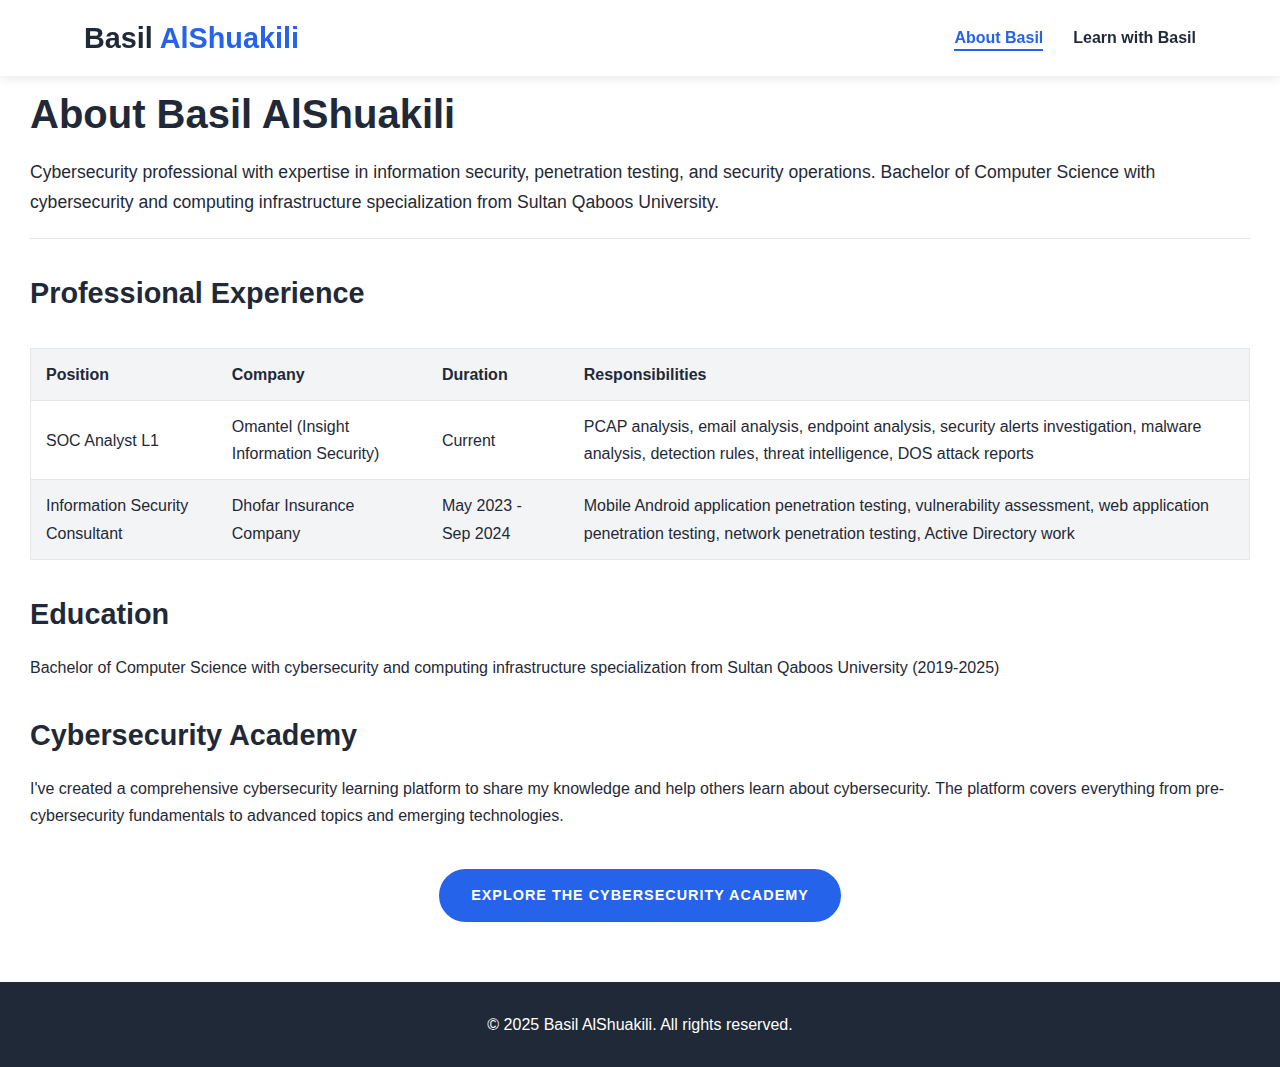
==== index.html @ e108faf7 "Add files via upload" ====
<!DOCTYPE html>
<html lang="en">
<head>
    <meta charset="UTF-8">
    <meta name="viewport" content="width=device-width, initial-scale=1.0">
    <title>Basil AlShuakili - Cybersecurity Professional</title>
    <link rel="stylesheet" href="css/style.css">
    <link rel="stylesheet" href="https://cdnjs.cloudflare.com/ajax/libs/font-awesome/6.0.0-beta3/css/all.min.css">
</head>
<body>
    <header>
        <div class="container">
            <div class="logo">
                <h1>Basil <span>AlShuakili</span></h1>
            </div>
            <nav>
                <ul class="menu">
                    <li><a href="index.html" class="active">About Basil</a></li>
                    <li><a href="learn.html">Learn with Basil</a></li>
                </ul>
                <div class="hamburger">
                    <span></span>
                    <span></span>
                    <span></span>
                </div>
            </nav>
        </div>
    </header>

    <div class="content-area" style="margin-left: 0; padding-top: 90px;">
        <div class="content-section active">
            <h1>About Basil AlShuakili</h1>
            
            <div class="content-intro">
                <p>Cybersecurity professional with expertise in information security, penetration testing, and security operations. Bachelor of Computer Science with cybersecurity and computing infrastructure specialization from Sultan Qaboos University.</p>
            </div>
            
            <div class="content-section-inner">
                <h2>Professional Experience</h2>
                
                <div class="table-container">
                    <table>
                        <thead>
                            <tr>
                                <th>Position</th>
                                <th>Company</th>
                                <th>Duration</th>
                                <th>Responsibilities</th>
                            </tr>
                        </thead>
                        <tbody>
                            <tr>
                                <td>SOC Analyst L1</td>
                                <td>Omantel (Insight Information Security)</td>
                                <td>Current</td>
                                <td>PCAP analysis, email analysis, endpoint analysis, security alerts investigation, malware analysis, detection rules, threat intelligence, DOS attack reports</td>
                            </tr>
                            <tr>
                                <td>Information Security Consultant</td>
                                <td>Dhofar Insurance Company</td>
                                <td>May 2023 - Sep 2024</td>
                                <td>Mobile Android application penetration testing, vulnerability assessment, web application penetration testing, network penetration testing, Active Directory work</td>
                            </tr>
                        </tbody>
                    </table>
                </div>
                
                <h2>Education</h2>
                <p>Bachelor of Computer Science with cybersecurity and computing infrastructure specialization from Sultan Qaboos University (2019-2025)</p>
                
                <h2>Cybersecurity Academy</h2>
                <p>I've created a comprehensive cybersecurity learning platform to share my knowledge and help others learn about cybersecurity. The platform covers everything from pre-cybersecurity fundamentals to advanced topics and emerging technologies.</p>
                
                <div class="cta-container">
                    <a href="learn.html" class="btn primary">Explore the Cybersecurity Academy</a>
                </div>
            </div>
        </div>
    </div>

    <footer>
        <div class="container">
            <p>&copy; 2025 Basil AlShuakili. All rights reserved.</p>
        </div>
    </footer>

    <script src="js/script.js"></script>
</body>
</html>
---- css/style.css ----
/* Base Styles */
:root {
    --primary-color: #2563eb;
    --secondary-color: #1e40af;
    --accent-color: #3b82f6;
    --text-color: #1f2937;
    --text-light: #6b7280;
    --background-color: #ffffff;
    --background-alt: #f3f4f6;
    --sidebar-bg: #f8fafc;
    --sidebar-hover: #e0e7ff;
    --sidebar-active: #dbeafe;
    --border-color: #e5e7eb;
    --success-color: #10b981;
    --info-color: #0ea5e9;
    --warning-color: #f59e0b;
    --danger-color: #ef4444;
    --shadow: 0 4px 6px rgba(0, 0, 0, 0.1);
    --transition: all 0.3s ease;
    --mobile-menu-bg: rgba(255, 255, 255, 0.95);
    --mobile-sidebar-bg: rgba(248, 250, 252, 0.98);
}

* {
    margin: 0;
    padding: 0;
    box-sizing: border-box;
}

html {
    scroll-behavior: smooth;
}

body {
    font-family: 'Segoe UI', Tahoma, Geneva, Verdana, sans-serif;
    line-height: 1.6;
    color: var(--text-color);
    background-color: var(--background-color);
}

.container {
    width: 90%;
    max-width: 1200px;
    margin: 0 auto;
    padding: 0 20px;
}

a {
    text-decoration: none;
    color: var(--primary-color);
    transition: var(--transition);
}

ul {
    list-style: none;
}

img {
    max-width: 100%;
    height: auto;
}

/* Header Styles */
header {
    position: fixed;
    top: 0;
    left: 0;
    width: 100%;
    background-color: rgba(255, 255, 255, 0.95);
    box-shadow: 0 2px 10px rgba(0, 0, 0, 0.1);
    z-index: 1000;
    padding: 15px 0;
    transition: var(--transition);
}

header .container {
    display: flex;
    justify-content: space-between;
    align-items: center;
}

.logo h1 {
    font-size: 1.8rem;
    font-weight: 700;
}

.logo span {
    color: var(--primary-color);
}

nav {
    display: flex;
    align-items: center;
}

.menu {
    display: flex;
}

.menu li {
    margin-left: 30px;
}

.menu a {
    color: var(--text-color);
    font-weight: 600;
    position: relative;
    padding: 5px 0;
}

.menu a:hover, .menu a.active {
    color: var(--primary-color);
}

.menu a::after {
    content: '';
    position: absolute;
    bottom: 0;
    left: 0;
    width: 0;
    height: 2px;
    background-color: var(--primary-color);
    transition: var(--transition);
}

.menu a:hover::after, .menu a.active::after {
    width: 100%;
}

.hamburger {
    display: none;
    flex-direction: column;
    cursor: pointer;
    z-index: 1010;
}

.hamburger span {
    display: block;
    width: 25px;
    height: 3px;
    background-color: var(--text-color);
    margin: 3px 0;
    transition: var(--transition);
}

/* Academy Container */
.academy-container {
    display: flex;
    margin-top: 70px;
    min-height: calc(100vh - 70px - 80px); /* Viewport height minus header and footer */
}

/* Sidebar Styles */
.sidebar {
    width: 300px;
    background-color: var(--sidebar-bg);
    border-right: 1px solid var(--border-color);
    height: calc(100vh - 70px);
    position: fixed;
    overflow-y: auto;
    transition: var(--transition);
    padding-bottom: 20px;
    z-index: 990;
}

.sidebar-content {
    padding: 0 10px;
}

.search-box {
    padding: 15px;
    position: sticky;
    top: 0;
    background-color: var(--sidebar-bg);
    z-index: 10;
    display: flex;
    border-bottom: 1px solid var(--border-color);
}

.search-box input {
    flex: 1;
    padding: 10px 15px;
    border: 1px solid var(--border-color);
    border-radius: 30px;
    font-size: 0.9rem;
    outline: none;
    transition: var(--transition);
}

.search-box input:focus {
    border-color: var(--primary-color);
    box-shadow: 0 0 0 2px rgba(37, 99, 235, 0.2);
}

.search-box button {
    background-color: var(--primary-color);
    color: white;
    border: none;
    width: 40px;
    height: 40px;
    border-radius: 50%;
    margin-left: 10px;
    cursor: pointer;
    transition: var(--transition);
    display: flex;
    align-items: center;
    justify-content: center;
}

.search-box button:hover {
    background-color: var(--secondary-color);
}

/* Category Styles */
.main-categories > li {
    margin-bottom: 5px;
}

.category-header, 
.subcategory-header, 
.topic-header {
    display: flex;
    align-items: center;
    padding: 10px;
    cursor: pointer;
    border-radius: 5px;
    transition: var(--transition);
}

.category-header {
    background-color: var(--background-alt);
    font-weight: 600;
    font-size: 1.1rem;
}

.subcategory-header {
    font-weight: 500;
    font-size: 1rem;
}

.topic-header {
    font-size: 0.95rem;
}

.category-header:hover, 
.subcategory-header:hover, 
.topic-header:hover {
    background-color: var(--sidebar-hover);
}

.toggle-icon {
    margin-right: 10px;
    width: 20px;
    height: 20px;
    display: flex;
    align-items: center;
    justify-content: center;
    font-size: 0.8rem;
    transition: var(--transition);
}

.toggle-icon.active i {
    transform: rotate(45deg);
}

.category-name, 
.subcategory-name, 
.topic-name {
    flex: 1;
}

.subcategories, 
.topics, 
.subtopics {
    max-height: 0;
    overflow: hidden;
    transition: max-height 0.3s ease;
}

.subcategories.active, 
.topics.active, 
.subtopics.active {
    max-height: 2000px;
}

.subcategories {
    padding-left: 15px;
}

.topics {
    padding-left: 15px;
}

.subtopics {
    padding-left: 30px;
}

.subtopics li {
    padding: 8px 0 8px 20px;
    position: relative;
}

.subtopics li::before {
    content: '';
    position: absolute;
    left: 0;
    top: 16px;
    width: 6px;
    height: 6px;
    border-radius: 50%;
    background-color: var(--primary-color);
}

.subtopics a {
    color: var(--text-color);
    font-size: 0.9rem;
    transition: var(--transition);
}

.subtopics a:hover {
    color: var(--primary-color);
}

.subtopics a.active {
    color: var(--primary-color);
    font-weight: 600;
}

/* Search highlight */
.search-highlight {
    background-color: rgba(59, 130, 246, 0.1);
    border-radius: 3px;
    padding: 2px 0;
}

/* Content Area */
.content-area {
    flex: 1;
    margin-left: 300px;
    padding: 20px 30px;
}

#breadcrumbs {
    display: flex;
    flex-wrap: wrap;
    margin-bottom: 20px;
    font-size: 0.9rem;
    color: var(--text-light);
}

.breadcrumb-item {
    position: relative;
    padding-right: 25px;
    margin-bottom: 5px;
}

.breadcrumb-item:not(:last-child)::after {
    content: '>';
    position: absolute;
    right: 10px;
    top: 0;
}

.breadcrumb-item:last-child {
    color: var(--primary-color);
    font-weight: 600;
}

/* Content Sections */
.content-section {
    display: none;
}

.content-section.active {
    display: block;
}

.content-section h1 {
    font-size: 2.5rem;
    margin-bottom: 20px;
    color: var(--text-color);
    line-height: 1.2;
}

.content-section h2 {
    font-size: 1.8rem;
    margin: 30px 0 15px;
    color: var(--text-color);
}

.content-section h3 {
    font-size: 1.4rem;
    margin: 25px 0 15px;
    color: var(--text-color);
}

.content-meta {
    display: flex;
    flex-wrap: wrap;
    margin-bottom: 20px;
    color: var(--text-light);
    font-size: 0.9rem;
}

.meta-item {
    margin-right: 20px;
    margin-bottom: 10px;
    display: flex;
    align-items: center;
}

.meta-item i {
    margin-right: 5px;
}

.content-intro {
    font-size: 1.1rem;
    line-height: 1.7;
    margin-bottom: 30px;
    padding-bottom: 20px;
    border-bottom: 1px solid var(--border-color);
}

.content-section-inner {
    font-size: 1rem;
    line-height: 1.7;
}

.content-section-inner p {
    margin-bottom: 20px;
}

.content-section-inner ul, 
.content-section-inner ol {
    margin-bottom: 20px;
    padding-left: 20px;
}

.content-section-inner ul li, 
.content-section-inner ol li {
    margin-bottom: 10px;
    position: relative;
    padding-left: 5px;
}

.content-section-inner ul {
    list-style-type: disc;
}

.content-section-inner ol {
    list-style-type: decimal;
}

/* Image Container */
.image-container {
    margin: 30px 0;
    text-align: center;
}

.content-image {
    max-width: 100%;
    border-radius: 5px;
    box-shadow: var(--shadow);
}

.image-caption {
    margin-top: 10px;
    font-size: 0.9rem;
    color: var(--text-light);
    font-style: italic;
}

/* Tables */
.table-container {
    margin: 30px 0;
    overflow-x: auto;
}

table {
    width: 100%;
    border-collapse: collapse;
    border: 1px solid var(--border-color);
}

th, td {
    padding: 12px 15px;
    text-align: left;
    border-bottom: 1px solid var(--border-color);
}

th {
    background-color: var(--background-alt);
    font-weight: 600;
}

tr:nth-child(even) {
    background-color: var(--background-alt);
}

/* Info Box */
.info-box {
    background-color: #e0f2fe;
    border-left: 4px solid var(--info-color);
    padding: 20px;
    margin: 30px 0;
    border-radius: 5px;
}

.info-box h3 {
    color: var(--info-color);
    margin-top: 0;
    margin-bottom: 10px;
}

/* Next Steps */
.next-steps {
    margin-top: 40px;
    padding: 20px;
    background-color: var(--background-alt);
    border-radius: 5px;
}

.next-steps h3 {
    margin-top: 0;
}

.next-steps ul {
    margin-bottom: 0;
}

/* Welcome Content */
.features-grid {
    display: grid;
    grid-template-columns: repeat(auto-fit, minmax(250px, 1fr));
    gap: 30px;
    margin: 40px 0;
}

.feature-card {
    background-color: var(--background-alt);
    padding: 30px;
    border-radius: 10px;
    text-align: center;
    transition: var(--transition);
    box-shadow: var(--shadow);
}

.feature-card:hover {
    transform: translateY(-5px);
}

.feature-icon {
    width: 70px;
    height: 70px;
    background-color: var(--primary-color);
    color: white;
    border-radius: 50%;
    display: flex;
    align-items: center;
    justify-content: center;
    font-size: 1.8rem;
    margin: 0 auto 20px;
}

.feature-card h3 {
    margin-bottom: 15px;
}

.cta-container {
    text-align: center;
    margin: 40px 0;
}

.btn {
    display: inline-block;
    padding: 12px 30px;
    border-radius: 30px;
    font-weight: 600;
    text-transform: uppercase;
    letter-spacing: 1px;
    transition: var(--transition);
    cursor: pointer;
    font-size: 0.9rem;
}

.btn.primary {
    background-color: var(--primary-color);
    color: white;
    border: 2px solid var(--primary-color);
}

.btn.secondary {
    background-color: transparent;
    color: var(--primary-color);
    border: 2px solid var(--primary-color);
}

.btn.primary:hover {
    background-color: var(--secondary-color);
    border-color: var(--secondary-color);
    transform: translateY(-3px);
    box-shadow: var(--shadow);
}

.btn.secondary:hover {
    background-color: var(--primary-color);
    color: white;
    transform: translateY(-3px);
    box-shadow: var(--shadow);
}

/* Placeholder Content */
.placeholder-message {
    text-align: center;
    padding: 50px 20px;
    background-color: var(--background-alt);
    border-radius: 10px;
    margin: 30px 0;
}

.placeholder-icon {
    font-size: 3rem;
    color: var(--primary-color);
    margin-bottom: 20px;
}

/* Template */
.template {
    display: none;
}

/* Footer */
footer {
    background-color: var(--text-color);
    color: white;
    padding: 30px 0;
    text-align: center;
}

/* Sidebar Toggle Button for Mobile */
.sidebar-toggle {
    position: fixed;
    bottom: 20px;
    right: 20px;
    width: 50px;
    height: 50px;
    background-color: var(--primary-color);
    color: white;
    border-radius: 50%;
    display: none;
    align-items: center;
    justify-content: center;
    font-size: 1.5rem;
    cursor: pointer;
    box-shadow: var(--shadow);
    z-index: 1000;
}

/* Responsive Styles */
@media screen and (max-width: 992px) {
    .sidebar {
        width: 280px;
        transform: translateX(-280px);
        background-color: var(--mobile-sidebar-bg);
        box-shadow: 2px 0 10px rgba(0, 0, 0, 0.1);
        z-index: 995;
    }
    
    .sidebar.active {
        transform: translateX(0);
    }
    
    .content-area {
        margin-left: 0;
        width: 100%;
    }
    
    .hamburger {
        display: flex;
    }
    
    .menu {
        position: fixed;
        top: 70px;
        left: -100%;
        width: 100%;
        height: calc(100vh - 70px);
        background-color: var(--mobile-menu-bg);
        flex-direction: column;
        align-items: center;
        justify-content: center;
        transition: var(--transition);
        z-index: 990;
    }
    
    .menu.active {
        left: 0;
    }
    
    .menu li {
        margin: 20px 0;
    }
    
    .hamburger.active span:nth-child(1) {
        transform: rotate(45deg) translate(5px, 6px);
    }
    
    .hamburger.active span:nth-child(2) {
        opacity: 0;
    }
    
    .hamburger.active span:nth-child(3) {
        transform: rotate(-45deg) translate(5px, -6px);
    }
    
    .content-section h1 {
        font-size: 2rem;
    }
    
    .content-section h2 {
        font-size: 1.5rem;
    }
    
    .content-section h3 {
        font-size: 1.2rem;
    }
    
    .sidebar-toggle {
        display: flex;
    }
}

@media screen and (max-width: 768px) {
    .features-grid {
        grid-template-columns: 1fr;
    }
    
    .content-meta {
        flex-direction: column;
    }
    
    .meta-item {
        margin-bottom: 10px;
    }
    
    .content-area {
        padding: 15px;
    }
    
    .content-section h1 {
        font-size: 1.8rem;
    }
    
    .content-intro {
        font-size: 1rem;
    }
    
    .btn {
        padding: 10px 20px;
        font-size: 0.85rem;
    }
}

@media screen and (max-width: 480px) {
    .logo h1 {
        font-size: 1.5rem;
    }
    
    .container {
        width: 95%;
        padding: 0 10px;
    }
    
    .content-section h1 {
        font-size: 1.6rem;
    }
    
    .content-section h2 {
        font-size: 1.3rem;
    }
    
    .content-section h3 {
        font-size: 1.1rem;
    }
    
    .feature-card {
        padding: 20px;
    }
    
    .feature-icon {
        width: 60px;
        height: 60px;
        font-size: 1.5rem;
    }
    
    .sidebar {
        width: 260px;
        transform: translateX(-260px);
    }
}

/* Touch-friendly improvements */
@media (hover: none) {
    .category-header, 
    .subcategory-header, 
    .topic-header,
    .subtopics a,
    .btn,
    .menu a {
        padding: 12px 10px;  /* Larger touch targets */
    }
    
    .subtopics li {
        padding: 0 0 0 20px;
    }
    
    .toggle-icon {
        width: 24px;
        height: 24px;
    }
    
    .search-box input {
        height: 44px;
    }
    
    .search-box button {
        width: 44px;
        height: 44px;
    }
}

/* Dark mode support (optional) */
@media (prefers-color-scheme: dark) {
    :root {
        --text-color: #e5e7eb;
        --text-light: #9ca3af;
        --background-color: #111827;
        --background-alt: #1f2937;
        --sidebar-bg: #0f172a;
        --sidebar-hover: #1e293b;
        --sidebar-active: #1e40af;
        --border-color: #374151;
        --mobile-menu-bg: rgba(17, 24, 39, 0.95);
        --mobile-sidebar-bg: rgba(15, 23, 42, 0.98);
    }
    
    .info-box {
        background-color: #1e3a8a;
        border-left-color: #3b82f6;
    }
    
    .info-box h3 {
        color: #93c5fd;
    }
    
    header {
        background-color: rgba(17, 24, 39, 0.95);
    }
    
    .hamburger span {
        background-color: var(--text-color);
    }
    
    .search-box input {
        background-color: var(--background-alt);
        color: var(--text-color);
    }
    
    table {
        border-color: var(--border-color);
    }
    
    th, td {
        border-color: var(--border-color);
    }
}
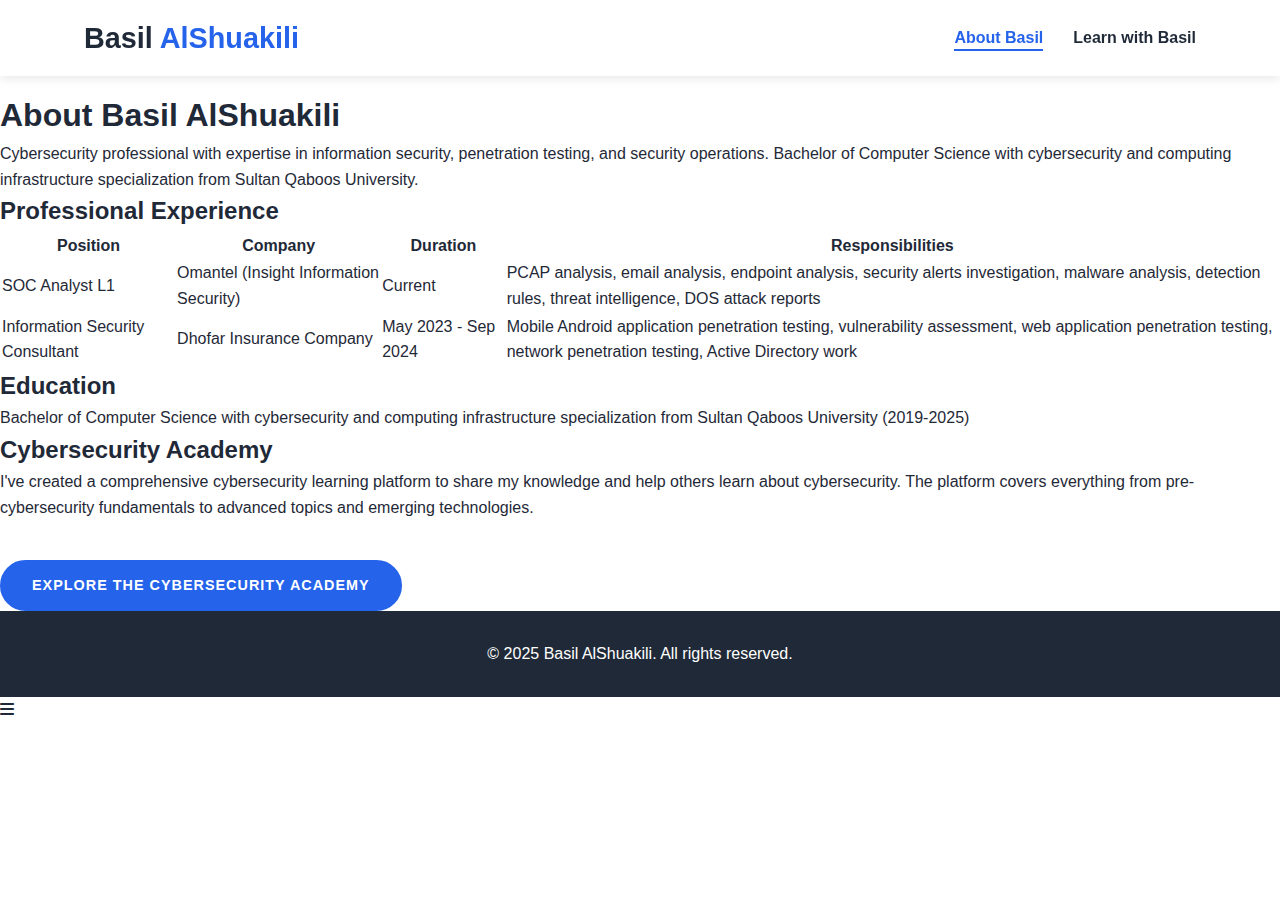
==== commit 9eae29e6: "Update index.html" ====
--- a/index.html
+++ b/index.html
@@ -4,7 +4,7 @@
     <meta charset="UTF-8">
     <meta name="viewport" content="width=device-width, initial-scale=1.0">
     <title>Basil AlShuakili - Cybersecurity Professional</title>
-    <link rel="stylesheet" href="css/style.css">
+    <link rel="stylesheet" href="style.css">
     <link rel="stylesheet" href="https://cdnjs.cloudflare.com/ajax/libs/font-awesome/6.0.0-beta3/css/all.min.css">
 </head>
 <body>
--- a/style.css
+++ b/style.css
@@ -0,0 +1,755 @@
+/* Base Styles */
+:root {
+    --primary-color: #2563eb;
+    --secondary-color: #1e40af;
+    --accent-color: #3b82f6;
+    --text-color: #1f2937;
+    --text-light: #6b7280;
+    --background-color: #ffffff;
+    --background-alt: #f3f4f6;
+    --border-color: #e5e7eb;
+    --success-color: #10b981;
+    --timeline-color: #dbeafe;
+    --shadow: 0 4px 6px rgba(0, 0, 0, 0.1);
+    --transition: all 0.3s ease;
+}
+
+* {
+    margin: 0;
+    padding: 0;
+    box-sizing: border-box;
+}
+
+html {
+    scroll-behavior: smooth;
+}
+
+body {
+    font-family: 'Segoe UI', Tahoma, Geneva, Verdana, sans-serif;
+    line-height: 1.6;
+    color: var(--text-color);
+    background-color: var(--background-color);
+}
+
+.container {
+    width: 90%;
+    max-width: 1200px;
+    margin: 0 auto;
+    padding: 0 20px;
+}
+
+a {
+    text-decoration: none;
+    color: var(--primary-color);
+    transition: var(--transition);
+}
+
+ul {
+    list-style: none;
+}
+
+img {
+    max-width: 100%;
+    height: auto;
+    display: block;
+}
+
+section {
+    padding: 80px 0;
+}
+
+.section-header {
+    text-align: center;
+    margin-bottom: 50px;
+}
+
+.section-header h2 {
+    font-size: 2.5rem;
+    margin-bottom: 15px;
+    color: var(--primary-color);
+}
+
+.underline {
+    height: 4px;
+    width: 70px;
+    background: var(--accent-color);
+    margin: 0 auto;
+    border-radius: 2px;
+}
+
+.btn {
+    display: inline-block;
+    padding: 12px 30px;
+    border-radius: 30px;
+    font-weight: 600;
+    text-transform: uppercase;
+    letter-spacing: 1px;
+    transition: var(--transition);
+    cursor: pointer;
+    font-size: 0.9rem;
+}
+
+.btn.primary {
+    background-color: var(--primary-color);
+    color: white;
+    border: 2px solid var(--primary-color);
+}
+
+.btn.secondary {
+    background-color: transparent;
+    color: var(--primary-color);
+    border: 2px solid var(--primary-color);
+}
+
+.btn.primary:hover {
+    background-color: var(--secondary-color);
+    border-color: var(--secondary-color);
+    transform: translateY(-3px);
+    box-shadow: var(--shadow);
+}
+
+.btn.secondary:hover {
+    background-color: var(--primary-color);
+    color: white;
+    transform: translateY(-3px);
+    box-shadow: var(--shadow);
+}
+
+/* Header Styles */
+header {
+    position: fixed;
+    top: 0;
+    left: 0;
+    width: 100%;
+    background-color: rgba(255, 255, 255, 0.95);
+    box-shadow: 0 2px 10px rgba(0, 0, 0, 0.1);
+    z-index: 1000;
+    padding: 15px 0;
+    transition: var(--transition);
+}
+
+header .container {
+    display: flex;
+    justify-content: space-between;
+    align-items: center;
+}
+
+.logo h1 {
+    font-size: 1.8rem;
+    font-weight: 700;
+}
+
+.logo span {
+    color: var(--primary-color);
+}
+
+nav {
+    display: flex;
+    align-items: center;
+}
+
+.menu {
+    display: flex;
+}
+
+.menu li {
+    margin-left: 30px;
+}
+
+.menu a {
+    color: var(--text-color);
+    font-weight: 600;
+    position: relative;
+    padding: 5px 0;
+}
+
+.menu a:hover, .menu a.active {
+    color: var(--primary-color);
+}
+
+.menu a::after {
+    content: '';
+    position: absolute;
+    bottom: 0;
+    left: 0;
+    width: 0;
+    height: 2px;
+    background-color: var(--primary-color);
+    transition: var(--transition);
+}
+
+.menu a:hover::after, .menu a.active::after {
+    width: 100%;
+}
+
+.hamburger {
+    display: none;
+    flex-direction: column;
+    cursor: pointer;
+}
+
+.hamburger span {
+    display: block;
+    width: 25px;
+    height: 3px;
+    background-color: var(--text-color);
+    margin: 3px 0;
+    transition: var(--transition);
+}
+
+/* Hero Section */
+.hero {
+    padding: 180px 0 100px;
+    background: linear-gradient(135deg, #f0f9ff 0%, #e0f2fe 100%);
+}
+
+.hero-content {
+    display: flex;
+    align-items: center;
+    justify-content: space-between;
+}
+
+.hero-text {
+    flex: 1;
+    padding-right: 40px;
+}
+
+.hero-text h1 {
+    font-size: 3.5rem;
+    margin-bottom: 10px;
+    color: var(--text-color);
+}
+
+.hero-text h2 {
+    font-size: 2rem;
+    margin-bottom: 20px;
+    color: var(--primary-color);
+}
+
+.hero-text p {
+    font-size: 1.2rem;
+    margin-bottom: 30px;
+    color: var(--text-light);
+}
+
+.cta-buttons {
+    display: flex;
+    gap: 15px;
+}
+
+.hero-image {
+    flex: 1;
+    display: flex;
+    justify-content: center;
+    align-items: center;
+}
+
+/* Updated Profile Image for 380x373 */
+.profile-image {
+    width: 380px;              /* Matches new image width */
+    height: 373px;            /* Matches new image height */
+    border-radius: 50%;
+    overflow: hidden;
+    border: 5px solid white;
+    box-shadow: var(--shadow);
+    animation: float 6s ease-in-out infinite;
+    background: transparent;  /* Preserves PNG transparency */
+}
+
+.profile-image img {
+    width: 100%;
+    height: 100%;
+    object-fit: contain;      /* Shows full image without cropping */
+    background: transparent;  /* Maintains no background */
+}
+
+@keyframes float {
+    0% {
+        transform: translateY(0px);
+    }
+    50% {
+        transform: translateY(-15px);
+    }
+    100% {
+        transform: translateY(0px);
+    }
+}
+
+/* About Section */
+.about {
+    background-color: var(--background-color);
+}
+
+.about-content {
+    display: flex;
+    flex-wrap: wrap;
+    gap: 40px;
+}
+
+.about-text {
+    flex: 2;
+}
+
+.about-text p {
+    margin-bottom: 20px;
+    font-size: 1.1rem;
+}
+
+.about-stats {
+    flex: 1;
+    display: flex;
+    flex-wrap: wrap;
+    gap: 20px;
+}
+
+.stat-item {
+    background-color: var(--background-alt);
+    padding: 20px;
+    border-radius: 10px;
+    text-align: center;
+    flex: 1;
+    min-width: 120px;
+    box-shadow: var(--shadow);
+    transition: var(--transition);
+}
+
+.stat-item:hover {
+    transform: translateY(-5px);
+}
+
+.stat-number {
+    font-size: 2.5rem;
+    font-weight: 700;
+    color: var(--primary-color);
+    margin-bottom: 5px;
+}
+
+.stat-title {
+    font-size: 0.9rem;
+    color: var(--text-light);
+}
+
+/* Timeline Styles */
+.timeline {
+    position: relative;
+    max-width: 1000px;
+    margin: 0 auto;
+}
+
+.timeline::after {
+    content: '';
+    position: absolute;
+    width: 4px;
+    background-color: var(--timeline-color);
+    top: 0;
+    bottom: 0;
+    left: 50%;
+    margin-left: -2px;
+}
+
+.timeline-item {
+    padding: 10px 40px;
+    position: relative;
+    width: 50%;
+    box-sizing: border-box;
+    margin-bottom: 30px;
+}
+
+.timeline-item:nth-child(odd) {
+    left: 0;
+}
+
+.timeline-item:nth-child(even) {
+    left: 50%;
+}
+
+.timeline-icon {
+    position: absolute;
+    width: 40px;
+    height: 40px;
+    border-radius: 50%;
+    background-color: var(--primary-color);
+    top: 15px;
+    z-index: 1;
+    display: flex;
+    align-items: center;
+    justify-content: center;
+    color: white;
+    box-shadow: var(--shadow);
+}
+
+.timeline-item:nth-child(odd) .timeline-icon {
+    right: -20px;
+}
+
+.timeline-item:nth-child(even) .timeline-icon {
+    left: -20px;
+}
+
+.timeline-content {
+    padding: 20px;
+    background-color: white;
+    border-radius: 10px;
+    box-shadow: var(--shadow);
+    transition: var(--transition);
+}
+
+.timeline-content:hover {
+    transform: translateY(-5px);
+}
+
+.timeline-content h3 {
+    font-size: 1.3rem;
+    margin-bottom: 5px;
+    color: var(--primary-color);
+}
+
+.timeline-content h4 {
+    font-size: 1.1rem;
+    margin-bottom: 10px;
+    color: var(--text-color);
+}
+
+.timeline-date {
+    font-style: italic;
+    color: var(--text-light);
+    margin-bottom: 10px;
+}
+
+.timeline-content ul {
+    margin-top: 15px;
+    padding-left: 20px;
+}
+
+.timeline-content ul li {
+    margin-bottom: 8px;
+    position: relative;
+    padding-left: 15px;
+}
+
+.timeline-content ul li::before {
+    content: '';
+    position: absolute;
+    left: 0;
+    top: 10px;
+    width: 6px;
+    height: 6px;
+    border-radius: 50%;
+    background-color: var(--primary-color);
+}
+
+/* Skills Section */
+.skills {
+    background-color: var(--background-alt);
+}
+
+.skills-container {
+    display: flex;
+    flex-wrap: wrap;
+    gap: 30px;
+}
+
+.skill-category {
+    flex: 1;
+    min-width: 300px;
+}
+
+.skill-category h3 {
+    font-size: 1.3rem;
+    margin-bottom: 20px;
+    color: var(--primary-color);
+    text-align: center;
+}
+
+.skill-items {
+    background-color: white;
+    padding: 25px;
+    border-radius: 10px;
+    box-shadow: var(--shadow);
+}
+
+.skill-item {
+    margin-bottom: 20px;
+}
+
+.skill-item:last-child {
+    margin-bottom: 0;
+}
+
+.skill-item span {
+    display: block;
+    margin-bottom: 8px;
+    font-weight: 600;
+}
+
+.skill-bar {
+    height: 10px;
+    background-color: var(--background-alt);
+    border-radius: 5px;
+    overflow: hidden;
+}
+
+.skill-level {
+    height: 100%;
+    background-color: var(--primary-color);
+    border-radius: 5px;
+    transition: width 1.5s ease-in-out;
+}
+
+/* Contact Section */
+.contact {
+    background-color: var(--background-color);
+}
+
+.contact-content {
+    display: flex;
+    flex-direction: column;
+    align-items: center;
+    gap: 30px;
+}
+
+.contact-info {
+    display: flex;
+    flex-wrap: wrap;
+    justify-content: center;
+    gap: 30px;
+}
+
+.contact-item {
+    display: flex;
+    align-items: center;
+    gap: 10px;
+    padding: 15px 25px;
+    background-color: var(--background-alt);
+    border-radius: 30px;
+    box-shadow: var(--shadow);
+    transition: var(--transition);
+}
+
+.contact-item:hover {
+    transform: translateY(-5px);
+    background-color: var(--primary-color);
+    color: white;
+}
+
+.contact-item i {
+    font-size: 1.2rem;
+    color: var(--primary-color);
+}
+
+.contact-item:hover i {
+    color: white;
+}
+
+.social-links {
+    display: flex;
+    gap: 20px;
+    margin-top: 20px;
+}
+
+.social-link {
+    display: flex;
+    align-items: center;
+    justify-content: center;
+    width: 50px;
+    height: 50px;
+    border-radius: 50%;
+    background-color: var(--background-alt);
+    color: var(--primary-color);
+    font-size: 1.5rem;
+    transition: var(--transition);
+    box-shadow: var(--shadow);
+}
+
+.social-link:hover {
+    background-color: var(--primary-color);
+    color: white;
+    transform: translateY(-5px);
+}
+
+/* Footer */
+footer {
+    background-color: var(--text-color);
+    color: white;
+    padding: 30px 0;
+    text-align: center;
+}
+
+/* Learn Page Styles */
+.learn-hero {
+    padding: 180px 0 100px;
+    background: linear-gradient(135deg, #f0f9ff 0%, #e0f2fe 100%);
+}
+
+.learn-content {
+    text-align: center;
+    max-width: 800px;
+    margin: 0 auto;
+}
+
+.coming-soon {
+    font-size: 2rem;
+    font-weight: 700;
+    color: var(--primary-color);
+    margin-bottom: 20px;
+}
+
+.placeholder-content {
+    display: flex;
+    flex-wrap: wrap;
+    justify-content: center;
+    gap: 30px;
+    margin: 50px 0;
+}
+
+.placeholder-item {
+    flex: 1;
+    min-width: 200px;
+    max-width: 250px;
+    padding: 30px 20px;
+    background-color: white;
+    border-radius: 10px;
+    box-shadow: var(--shadow);
+    transition: var(--transition);
+}
+
+.placeholder-item:hover {
+    transform: translateY(-10px);
+}
+
+.placeholder-icon {
+    width: 70px;
+    height: 70px;
+    border-radius: 50%;
+    background-color: var(--background-alt);
+    display: flex;
+    align-items: center;
+    justify-content: center;
+    margin: 0 auto 20px;
+}
+
+.placeholder-icon i {
+    font-size: 2rem;
+    color: var(--primary-color);
+}
+
+.placeholder-item h3 {
+    margin-bottom: 15px;
+    color: var(--primary-color);
+}
+
+.cta-container {
+    margin-top: 40px;
+}
+
+/* Responsive Styles - Updated for 380x373 */
+@media screen and (max-width: 992px) {
+    .hero-content {
+        flex-direction: column-reverse;
+        text-align: center;
+    }
+    
+    .hero-text {
+        padding-right: 0;
+        margin-top: 40px;
+    }
+    
+    .cta-buttons {
+        justify-content: center;
+    }
+    
+    .about-content {
+        flex-direction: column;
+    }
+    
+    .timeline::after {
+        left: 31px;
+    }
+    
+    .timeline-item {
+        width: 100%;
+        padding-left: 70px;
+        padding-right: 25px;
+    }
+    
+    .timeline-item:nth-child(even) {
+        left: 0;
+    }
+    
+    .timeline-item:nth-child(odd) .timeline-icon,
+    .timeline-item:nth-child(even) .timeline-icon {
+        left: 10px;
+    }
+
+    .profile-image {
+        width: 300px;
+        height: 294px; /* Maintains 380/373 ratio (~1.018) */
+    }
+}
+
+@media screen and (max-width: 768px) {
+    .menu {
+        position: fixed;
+        top: 70px;
+        left: -100%;
+        width: 100%;
+        height: calc(100vh - 70px);
+        background-color: white;
+        flex-direction: column;
+        align-items: center;
+        justify-content: center;
+        transition: var(--transition);
+    }
+    
+    .menu.active {
+        left: 0;
+    }
+    
+    .menu li {
+        margin: 20px 0;
+    }
+    
+    .hamburger {
+        display: flex;
+    }
+    
+    .hamburger.active span:nth-child(1) {
+        transform: rotate(45deg) translate(5px, 6px);
+    }
+    
+    .hamburger.active span:nth-child(2) {
+        opacity: 0;
+    }
+    
+    .hamburger.active span:nth-child(3) {
+        transform: rotate(-45deg) translate(5px, -6px);
+    }
+    
+    .section-header h2 {
+        font-size: 2rem;
+    }
+    
+    .hero-text h1 {
+        font-size: 2.5rem;
+    }
+    
+    .hero-text h2 {
+        font-size: 1.5rem;
+    }
+    
+    .profile-image {
+        width: 250px;
+        height: 245px; /* Maintains 380/373 ratio (~1.018) */
+    }
+    
+    .contact-info {
+        flex-direction: column;
+    }
+}
+
+@media screen and (max-width: 480px) {
+    .profile-image {
+        width: 200px;
+        height: 196px; /* Maintains 380/373 ratio (~1.018) */
+    }
+}
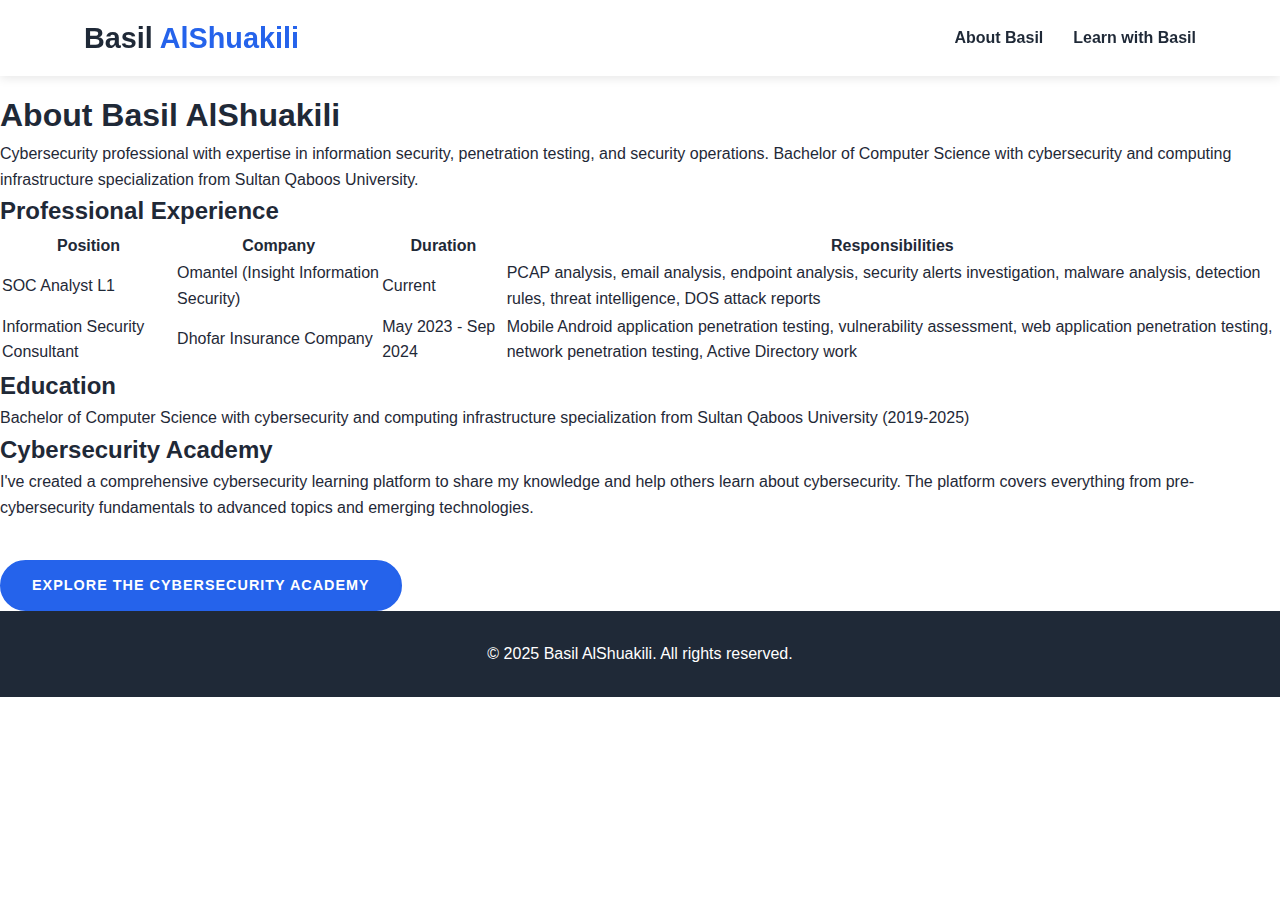
==== commit 8b010ee5: "Update index.html" ====
--- a/index.html
+++ b/index.html
@@ -84,6 +84,6 @@
         </div>
     </footer>
 
-    <script src="js/script.js"></script>
+    <script src="script.js"></script>
 </body>
 </html>
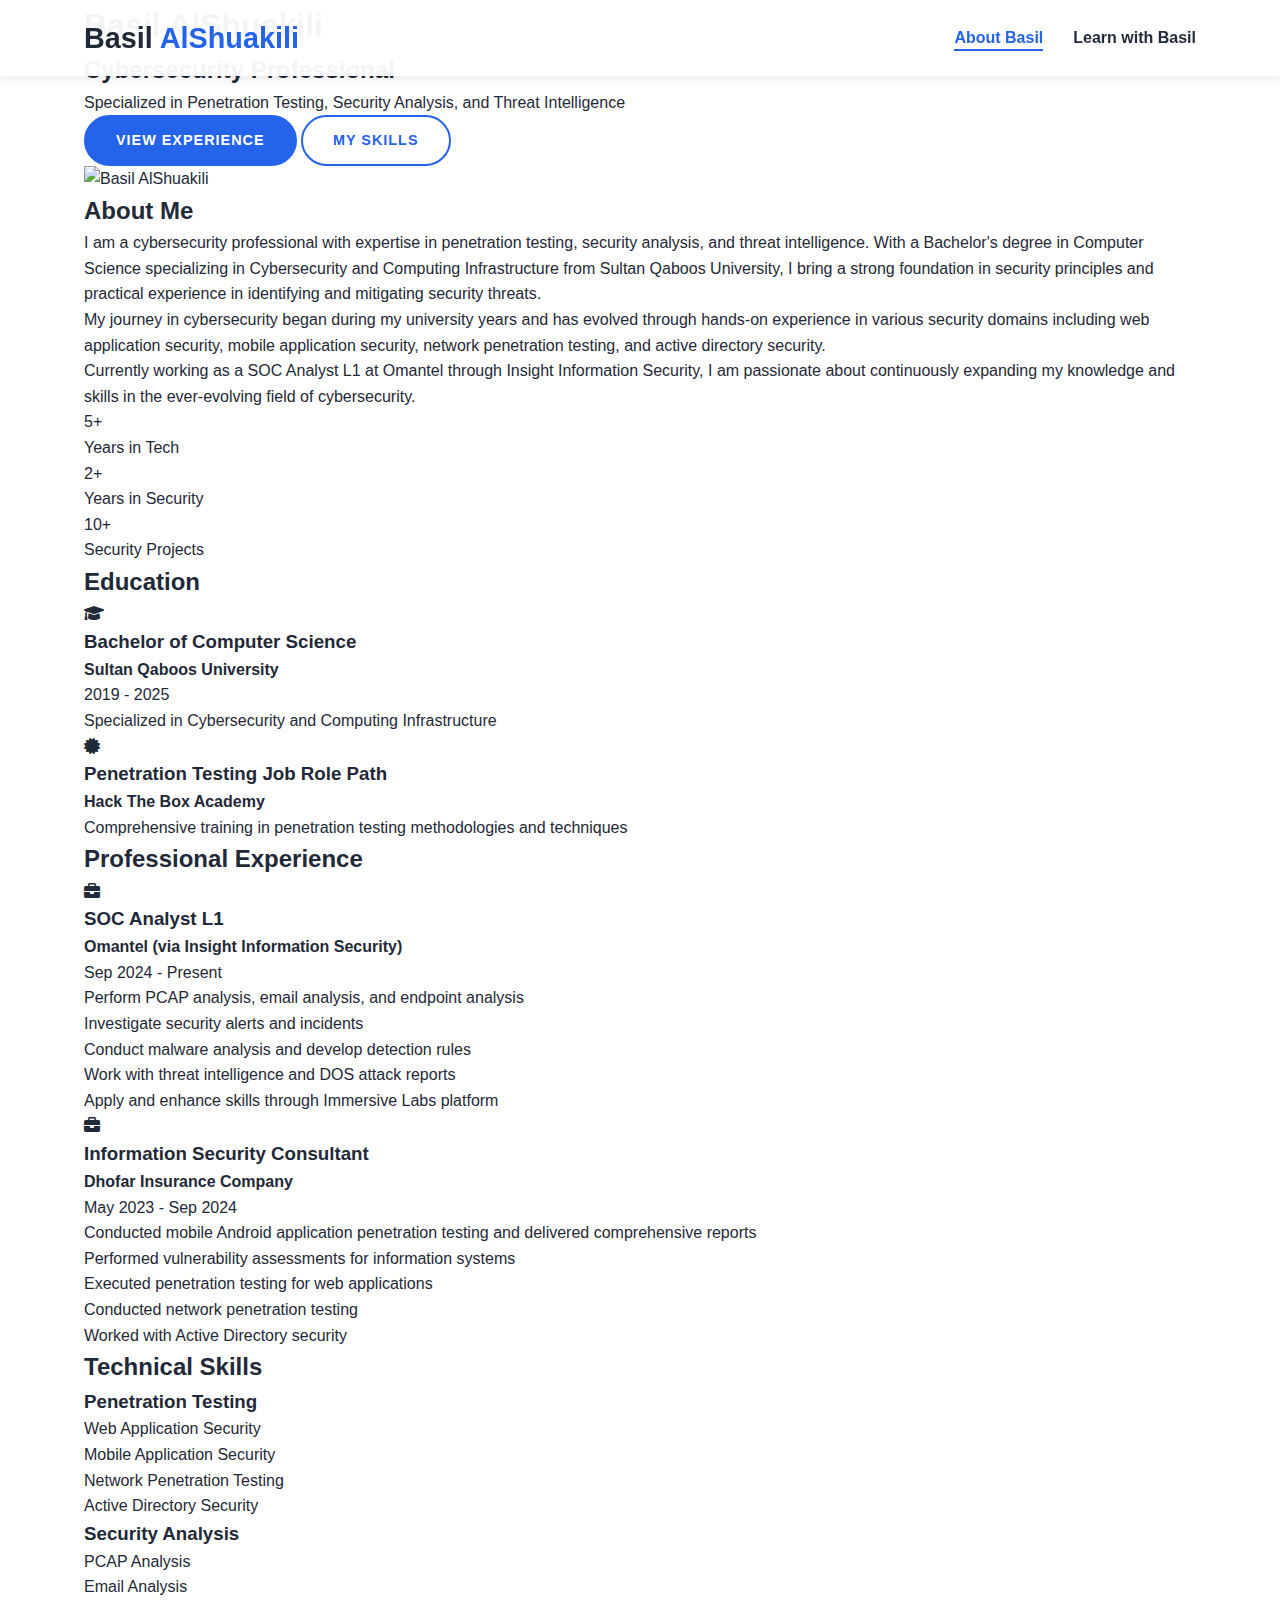
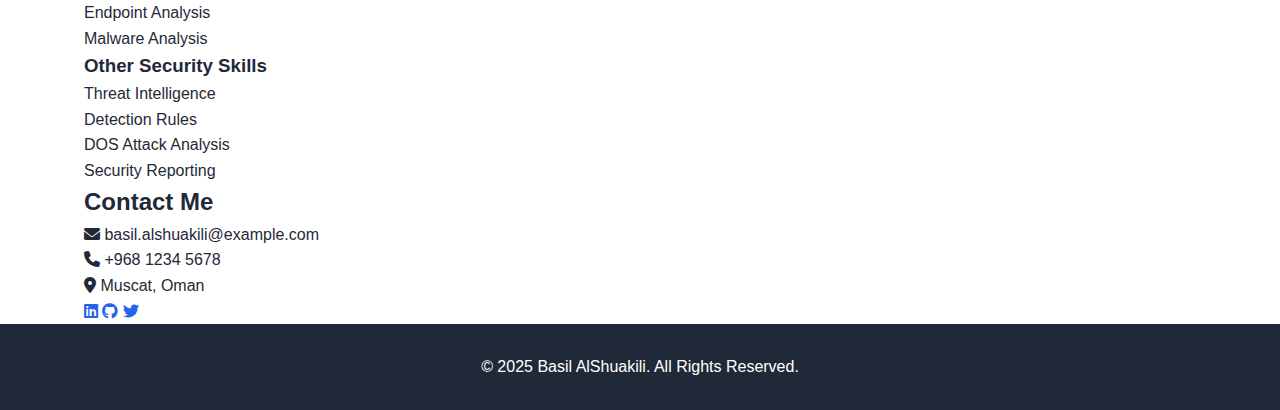
==== commit 33f806bc: "Add files via upload" ====
--- a/index.html
+++ b/index.html
@@ -4,7 +4,7 @@
     <meta charset="UTF-8">
     <meta name="viewport" content="width=device-width, initial-scale=1.0">
     <title>Basil AlShuakili - Cybersecurity Professional</title>
-    <link rel="stylesheet" href="style.css">
+    <link rel="stylesheet" href="css/style.css">
     <link rel="stylesheet" href="https://cdnjs.cloudflare.com/ajax/libs/font-awesome/6.0.0-beta3/css/all.min.css">
 </head>
 <body>
@@ -15,7 +15,7 @@
             </div>
             <nav>
                 <ul class="menu">
-                    <li><a href="index.html" class="active">About Basil</a></li>
+                    <li><a href="#" class="active" data-section="about">About Basil</a></li>
                     <li><a href="learn.html">Learn with Basil</a></li>
                 </ul>
                 <div class="hamburger">
@@ -27,63 +27,268 @@
         </div>
     </header>
 
-    <div class="content-area" style="margin-left: 0; padding-top: 90px;">
-        <div class="content-section active">
-            <h1>About Basil AlShuakili</h1>
-            
-            <div class="content-intro">
-                <p>Cybersecurity professional with expertise in information security, penetration testing, and security operations. Bachelor of Computer Science with cybersecurity and computing infrastructure specialization from Sultan Qaboos University.</p>
-            </div>
-            
-            <div class="content-section-inner">
+    <section class="hero">
+        <div class="container">
+            <div class="hero-content">
+                <div class="hero-text">
+                    <h1>Basil AlShuakili</h1>
+                    <h2>Cybersecurity Professional</h2>
+                    <p>Specialized in Penetration Testing, Security Analysis, and Threat Intelligence</p>
+                    <div class="cta-buttons">
+                        <a href="#experience" class="btn primary">View Experience</a>
+                        <a href="#skills" class="btn secondary">My Skills</a>
+                    </div>
+                </div>
+                <div class="hero-image">
+                    <div class="profile-image">
+                        <img src="images/profile.jpg" alt="Basil AlShuakili">
+                    </div>
+                </div>
+            </div>
+        </div>
+    </section>
+
+    <section id="about" class="about section-active">
+        <div class="container">
+            <div class="section-header">
+                <h2>About Me</h2>
+                <div class="underline"></div>
+            </div>
+            <div class="about-content">
+                <div class="about-text">
+                    <p>I am a cybersecurity professional with expertise in penetration testing, security analysis, and threat intelligence. With a Bachelor's degree in Computer Science specializing in Cybersecurity and Computing Infrastructure from Sultan Qaboos University, I bring a strong foundation in security principles and practical experience in identifying and mitigating security threats.</p>
+                    <p>My journey in cybersecurity began during my university years and has evolved through hands-on experience in various security domains including web application security, mobile application security, network penetration testing, and active directory security.</p>
+                    <p>Currently working as a SOC Analyst L1 at Omantel through Insight Information Security, I am passionate about continuously expanding my knowledge and skills in the ever-evolving field of cybersecurity.</p>
+                </div>
+                <div class="about-stats">
+                    <div class="stat-item">
+                        <div class="stat-number">5+</div>
+                        <div class="stat-title">Years in Tech</div>
+                    </div>
+                    <div class="stat-item">
+                        <div class="stat-number">2+</div>
+                        <div class="stat-title">Years in Security</div>
+                    </div>
+                    <div class="stat-item">
+                        <div class="stat-number">10+</div>
+                        <div class="stat-title">Security Projects</div>
+                    </div>
+                </div>
+            </div>
+        </div>
+    </section>
+
+    <section id="education" class="education">
+        <div class="container">
+            <div class="section-header">
+                <h2>Education</h2>
+                <div class="underline"></div>
+            </div>
+            <div class="timeline">
+                <div class="timeline-item">
+                    <div class="timeline-icon">
+                        <i class="fas fa-graduation-cap"></i>
+                    </div>
+                    <div class="timeline-content">
+                        <h3>Bachelor of Computer Science</h3>
+                        <h4>Sultan Qaboos University</h4>
+                        <p class="timeline-date">2019 - 2025</p>
+                        <p>Specialized in Cybersecurity and Computing Infrastructure</p>
+                    </div>
+                </div>
+                <div class="timeline-item">
+                    <div class="timeline-icon">
+                        <i class="fas fa-certificate"></i>
+                    </div>
+                    <div class="timeline-content">
+                        <h3>Penetration Testing Job Role Path</h3>
+                        <h4>Hack The Box Academy</h4>
+                        <p>Comprehensive training in penetration testing methodologies and techniques</p>
+                    </div>
+                </div>
+            </div>
+        </div>
+    </section>
+
+    <section id="experience" class="experience">
+        <div class="container">
+            <div class="section-header">
                 <h2>Professional Experience</h2>
-                
-                <div class="table-container">
-                    <table>
-                        <thead>
-                            <tr>
-                                <th>Position</th>
-                                <th>Company</th>
-                                <th>Duration</th>
-                                <th>Responsibilities</th>
-                            </tr>
-                        </thead>
-                        <tbody>
-                            <tr>
-                                <td>SOC Analyst L1</td>
-                                <td>Omantel (Insight Information Security)</td>
-                                <td>Current</td>
-                                <td>PCAP analysis, email analysis, endpoint analysis, security alerts investigation, malware analysis, detection rules, threat intelligence, DOS attack reports</td>
-                            </tr>
-                            <tr>
-                                <td>Information Security Consultant</td>
-                                <td>Dhofar Insurance Company</td>
-                                <td>May 2023 - Sep 2024</td>
-                                <td>Mobile Android application penetration testing, vulnerability assessment, web application penetration testing, network penetration testing, Active Directory work</td>
-                            </tr>
-                        </tbody>
-                    </table>
-                </div>
-                
-                <h2>Education</h2>
-                <p>Bachelor of Computer Science with cybersecurity and computing infrastructure specialization from Sultan Qaboos University (2019-2025)</p>
-                
-                <h2>Cybersecurity Academy</h2>
-                <p>I've created a comprehensive cybersecurity learning platform to share my knowledge and help others learn about cybersecurity. The platform covers everything from pre-cybersecurity fundamentals to advanced topics and emerging technologies.</p>
-                
-                <div class="cta-container">
-                    <a href="learn.html" class="btn primary">Explore the Cybersecurity Academy</a>
-                </div>
-            </div>
-        </div>
-    </div>
+                <div class="underline"></div>
+            </div>
+            <div class="timeline">
+                <div class="timeline-item">
+                    <div class="timeline-icon">
+                        <i class="fas fa-briefcase"></i>
+                    </div>
+                    <div class="timeline-content">
+                        <h3>SOC Analyst L1</h3>
+                        <h4>Omantel (via Insight Information Security)</h4>
+                        <p class="timeline-date">Sep 2024 - Present</p>
+                        <ul>
+                            <li>Perform PCAP analysis, email analysis, and endpoint analysis</li>
+                            <li>Investigate security alerts and incidents</li>
+                            <li>Conduct malware analysis and develop detection rules</li>
+                            <li>Work with threat intelligence and DOS attack reports</li>
+                            <li>Apply and enhance skills through Immersive Labs platform</li>
+                        </ul>
+                    </div>
+                </div>
+                <div class="timeline-item">
+                    <div class="timeline-icon">
+                        <i class="fas fa-briefcase"></i>
+                    </div>
+                    <div class="timeline-content">
+                        <h3>Information Security Consultant</h3>
+                        <h4>Dhofar Insurance Company</h4>
+                        <p class="timeline-date">May 2023 - Sep 2024</p>
+                        <ul>
+                            <li>Conducted mobile Android application penetration testing and delivered comprehensive reports</li>
+                            <li>Performed vulnerability assessments for information systems</li>
+                            <li>Executed penetration testing for web applications</li>
+                            <li>Conducted network penetration testing</li>
+                            <li>Worked with Active Directory security</li>
+                        </ul>
+                    </div>
+                </div>
+            </div>
+        </div>
+    </section>
+
+    <section id="skills" class="skills">
+        <div class="container">
+            <div class="section-header">
+                <h2>Technical Skills</h2>
+                <div class="underline"></div>
+            </div>
+            <div class="skills-container">
+                <div class="skill-category">
+                    <h3>Penetration Testing</h3>
+                    <div class="skill-items">
+                        <div class="skill-item">
+                            <span>Web Application Security</span>
+                            <div class="skill-bar">
+                                <div class="skill-level" style="width: 90%"></div>
+                            </div>
+                        </div>
+                        <div class="skill-item">
+                            <span>Mobile Application Security</span>
+                            <div class="skill-bar">
+                                <div class="skill-level" style="width: 85%"></div>
+                            </div>
+                        </div>
+                        <div class="skill-item">
+                            <span>Network Penetration Testing</span>
+                            <div class="skill-bar">
+                                <div class="skill-level" style="width: 80%"></div>
+                            </div>
+                        </div>
+                        <div class="skill-item">
+                            <span>Active Directory Security</span>
+                            <div class="skill-bar">
+                                <div class="skill-level" style="width: 75%"></div>
+                            </div>
+                        </div>
+                    </div>
+                </div>
+                <div class="skill-category">
+                    <h3>Security Analysis</h3>
+                    <div class="skill-items">
+                        <div class="skill-item">
+                            <span>PCAP Analysis</span>
+                            <div class="skill-bar">
+                                <div class="skill-level" style="width: 85%"></div>
+                            </div>
+                        </div>
+                        <div class="skill-item">
+                            <span>Email Analysis</span>
+                            <div class="skill-bar">
+                                <div class="skill-level" style="width: 80%"></div>
+                            </div>
+                        </div>
+                        <div class="skill-item">
+                            <span>Endpoint Analysis</span>
+                            <div class="skill-bar">
+                                <div class="skill-level" style="width: 75%"></div>
+                            </div>
+                        </div>
+                        <div class="skill-item">
+                            <span>Malware Analysis</span>
+                            <div class="skill-bar">
+                                <div class="skill-level" style="width: 70%"></div>
+                            </div>
+                        </div>
+                    </div>
+                </div>
+                <div class="skill-category">
+                    <h3>Other Security Skills</h3>
+                    <div class="skill-items">
+                        <div class="skill-item">
+                            <span>Threat Intelligence</span>
+                            <div class="skill-bar">
+                                <div class="skill-level" style="width: 75%"></div>
+                            </div>
+                        </div>
+                        <div class="skill-item">
+                            <span>Detection Rules</span>
+                            <div class="skill-bar">
+                                <div class="skill-level" style="width: 70%"></div>
+                            </div>
+                        </div>
+                        <div class="skill-item">
+                            <span>DOS Attack Analysis</span>
+                            <div class="skill-bar">
+                                <div class="skill-level" style="width: 80%"></div>
+                            </div>
+                        </div>
+                        <div class="skill-item">
+                            <span>Security Reporting</span>
+                            <div class="skill-bar">
+                                <div class="skill-level" style="width: 90%"></div>
+                            </div>
+                        </div>
+                    </div>
+                </div>
+            </div>
+        </div>
+    </section>
+
+    <section id="contact" class="contact">
+        <div class="container">
+            <div class="section-header">
+                <h2>Contact Me</h2>
+                <div class="underline"></div>
+            </div>
+            <div class="contact-content">
+                <div class="contact-info">
+                    <div class="contact-item">
+                        <i class="fas fa-envelope"></i>
+                        <span>basil.alshuakili@example.com</span>
+                    </div>
+                    <div class="contact-item">
+                        <i class="fas fa-phone"></i>
+                        <span>+968 1234 5678</span>
+                    </div>
+                    <div class="contact-item">
+                        <i class="fas fa-map-marker-alt"></i>
+                        <span>Muscat, Oman</span>
+                    </div>
+                </div>
+                <div class="social-links">
+                    <a href="#" class="social-link"><i class="fab fa-linkedin"></i></a>
+                    <a href="#" class="social-link"><i class="fab fa-github"></i></a>
+                    <a href="#" class="social-link"><i class="fab fa-twitter"></i></a>
+                </div>
+            </div>
+        </div>
+    </section>
 
     <footer>
         <div class="container">
-            <p>&copy; 2025 Basil AlShuakili. All rights reserved.</p>
+            <p>&copy; 2025 Basil AlShuakili. All Rights Reserved.</p>
         </div>
     </footer>
 
-    <script src="script.js"></script>
+    <script src="js/script.js"></script>
 </body>
 </html>
--- a/css/style.css
+++ b/css/style.css
@@ -0,0 +1,876 @@
+/* Base Styles */
+:root {
+    --primary-color: #2563eb;
+    --secondary-color: #1e40af;
+    --accent-color: #3b82f6;
+    --text-color: #1f2937;
+    --text-light: #6b7280;
+    --background-color: #ffffff;
+    --background-alt: #f3f4f6;
+    --sidebar-bg: #f8fafc;
+    --sidebar-hover: #e0e7ff;
+    --sidebar-active: #dbeafe;
+    --border-color: #e5e7eb;
+    --success-color: #10b981;
+    --info-color: #0ea5e9;
+    --warning-color: #f59e0b;
+    --danger-color: #ef4444;
+    --shadow: 0 4px 6px rgba(0, 0, 0, 0.1);
+    --transition: all 0.3s ease;
+    --mobile-menu-bg: rgba(255, 255, 255, 0.95);
+    --mobile-sidebar-bg: rgba(248, 250, 252, 0.98);
+}
+
+* {
+    margin: 0;
+    padding: 0;
+    box-sizing: border-box;
+}
+
+html {
+    scroll-behavior: smooth;
+}
+
+body {
+    font-family: 'Segoe UI', Tahoma, Geneva, Verdana, sans-serif;
+    line-height: 1.6;
+    color: var(--text-color);
+    background-color: var(--background-color);
+}
+
+.container {
+    width: 90%;
+    max-width: 1200px;
+    margin: 0 auto;
+    padding: 0 20px;
+}
+
+a {
+    text-decoration: none;
+    color: var(--primary-color);
+    transition: var(--transition);
+}
+
+ul {
+    list-style: none;
+}
+
+img {
+    max-width: 100%;
+    height: auto;
+}
+
+/* Header Styles */
+header {
+    position: fixed;
+    top: 0;
+    left: 0;
+    width: 100%;
+    background-color: rgba(255, 255, 255, 0.95);
+    box-shadow: 0 2px 10px rgba(0, 0, 0, 0.1);
+    z-index: 1000;
+    padding: 15px 0;
+    transition: var(--transition);
+}
+
+header .container {
+    display: flex;
+    justify-content: space-between;
+    align-items: center;
+}
+
+.logo h1 {
+    font-size: 1.8rem;
+    font-weight: 700;
+}
+
+.logo span {
+    color: var(--primary-color);
+}
+
+nav {
+    display: flex;
+    align-items: center;
+}
+
+.menu {
+    display: flex;
+}
+
+.menu li {
+    margin-left: 30px;
+}
+
+.menu a {
+    color: var(--text-color);
+    font-weight: 600;
+    position: relative;
+    padding: 5px 0;
+}
+
+.menu a:hover, .menu a.active {
+    color: var(--primary-color);
+}
+
+.menu a::after {
+    content: '';
+    position: absolute;
+    bottom: 0;
+    left: 0;
+    width: 0;
+    height: 2px;
+    background-color: var(--primary-color);
+    transition: var(--transition);
+}
+
+.menu a:hover::after, .menu a.active::after {
+    width: 100%;
+}
+
+.hamburger {
+    display: none;
+    flex-direction: column;
+    cursor: pointer;
+    z-index: 1010;
+}
+
+.hamburger span {
+    display: block;
+    width: 25px;
+    height: 3px;
+    background-color: var(--text-color);
+    margin: 3px 0;
+    transition: var(--transition);
+}
+
+/* Academy Container */
+.academy-container {
+    display: flex;
+    margin-top: 70px;
+    min-height: calc(100vh - 70px - 80px); /* Viewport height minus header and footer */
+}
+
+/* Sidebar Styles */
+.sidebar {
+    width: 300px;
+    background-color: var(--sidebar-bg);
+    border-right: 1px solid var(--border-color);
+    height: calc(100vh - 70px);
+    position: fixed;
+    overflow-y: auto;
+    transition: var(--transition);
+    padding-bottom: 20px;
+    z-index: 990;
+}
+
+.sidebar-content {
+    padding: 0 10px;
+}
+
+.search-box {
+    padding: 15px;
+    position: sticky;
+    top: 0;
+    background-color: var(--sidebar-bg);
+    z-index: 10;
+    display: flex;
+    border-bottom: 1px solid var(--border-color);
+}
+
+.search-box input {
+    flex: 1;
+    padding: 10px 15px;
+    border: 1px solid var(--border-color);
+    border-radius: 30px;
+    font-size: 0.9rem;
+    outline: none;
+    transition: var(--transition);
+}
+
+.search-box input:focus {
+    border-color: var(--primary-color);
+    box-shadow: 0 0 0 2px rgba(37, 99, 235, 0.2);
+}
+
+.search-box button {
+    background-color: var(--primary-color);
+    color: white;
+    border: none;
+    width: 40px;
+    height: 40px;
+    border-radius: 50%;
+    margin-left: 10px;
+    cursor: pointer;
+    transition: var(--transition);
+    display: flex;
+    align-items: center;
+    justify-content: center;
+}
+
+.search-box button:hover {
+    background-color: var(--secondary-color);
+}
+
+/* Category Styles */
+.main-categories > li {
+    margin-bottom: 5px;
+}
+
+.category-header, 
+.subcategory-header, 
+.topic-header {
+    display: flex;
+    align-items: center;
+    padding: 10px;
+    cursor: pointer;
+    border-radius: 5px;
+    transition: var(--transition);
+}
+
+.category-header {
+    background-color: var(--background-alt);
+    font-weight: 600;
+    font-size: 1.1rem;
+}
+
+.subcategory-header {
+    font-weight: 500;
+    font-size: 1rem;
+}
+
+.topic-header {
+    font-size: 0.95rem;
+}
+
+.category-header:hover, 
+.subcategory-header:hover, 
+.topic-header:hover {
+    background-color: var(--sidebar-hover);
+}
+
+.toggle-icon {
+    margin-right: 10px;
+    width: 20px;
+    height: 20px;
+    display: flex;
+    align-items: center;
+    justify-content: center;
+    font-size: 0.8rem;
+    transition: var(--transition);
+}
+
+.toggle-icon.active i {
+    transform: rotate(45deg);
+}
+
+.category-name, 
+.subcategory-name, 
+.topic-name {
+    flex: 1;
+}
+
+.subcategories, 
+.topics, 
+.subtopics {
+    max-height: 0;
+    overflow: hidden;
+    transition: max-height 0.3s ease;
+}
+
+.subcategories.active, 
+.topics.active, 
+.subtopics.active {
+    max-height: 2000px;
+}
+
+.subcategories {
+    padding-left: 15px;
+}
+
+.topics {
+    padding-left: 15px;
+}
+
+.subtopics {
+    padding-left: 30px;
+}
+
+.subtopics li {
+    padding: 8px 0 8px 20px;
+    position: relative;
+}
+
+.subtopics li::before {
+    content: '';
+    position: absolute;
+    left: 0;
+    top: 16px;
+    width: 6px;
+    height: 6px;
+    border-radius: 50%;
+    background-color: var(--primary-color);
+}
+
+.subtopics a {
+    color: var(--text-color);
+    font-size: 0.9rem;
+    transition: var(--transition);
+}
+
+.subtopics a:hover {
+    color: var(--primary-color);
+}
+
+.subtopics a.active {
+    color: var(--primary-color);
+    font-weight: 600;
+}
+
+/* Search highlight */
+.search-highlight {
+    background-color: rgba(59, 130, 246, 0.1);
+    border-radius: 3px;
+    padding: 2px 0;
+}
+
+/* Content Area */
+.content-area {
+    flex: 1;
+    margin-left: 300px;
+    padding: 20px 30px;
+}
+
+#breadcrumbs {
+    display: flex;
+    flex-wrap: wrap;
+    margin-bottom: 20px;
+    font-size: 0.9rem;
+    color: var(--text-light);
+}
+
+.breadcrumb-item {
+    position: relative;
+    padding-right: 25px;
+    margin-bottom: 5px;
+}
+
+.breadcrumb-item:not(:last-child)::after {
+    content: '>';
+    position: absolute;
+    right: 10px;
+    top: 0;
+}
+
+.breadcrumb-item:last-child {
+    color: var(--primary-color);
+    font-weight: 600;
+}
+
+/* Content Sections */
+.content-section {
+    display: none;
+}
+
+.content-section.active {
+    display: block;
+}
+
+.content-section h1 {
+    font-size: 2.5rem;
+    margin-bottom: 20px;
+    color: var(--text-color);
+    line-height: 1.2;
+}
+
+.content-section h2 {
+    font-size: 1.8rem;
+    margin: 30px 0 15px;
+    color: var(--text-color);
+}
+
+.content-section h3 {
+    font-size: 1.4rem;
+    margin: 25px 0 15px;
+    color: var(--text-color);
+}
+
+.content-meta {
+    display: flex;
+    flex-wrap: wrap;
+    margin-bottom: 20px;
+    color: var(--text-light);
+    font-size: 0.9rem;
+}
+
+.meta-item {
+    margin-right: 20px;
+    margin-bottom: 10px;
+    display: flex;
+    align-items: center;
+}
+
+.meta-item i {
+    margin-right: 5px;
+}
+
+.content-intro {
+    font-size: 1.1rem;
+    line-height: 1.7;
+    margin-bottom: 30px;
+    padding-bottom: 20px;
+    border-bottom: 1px solid var(--border-color);
+}
+
+.content-section-inner {
+    font-size: 1rem;
+    line-height: 1.7;
+}
+
+.content-section-inner p {
+    margin-bottom: 20px;
+}
+
+.content-section-inner ul, 
+.content-section-inner ol {
+    margin-bottom: 20px;
+    padding-left: 20px;
+}
+
+.content-section-inner ul li, 
+.content-section-inner ol li {
+    margin-bottom: 10px;
+    position: relative;
+    padding-left: 5px;
+}
+
+.content-section-inner ul {
+    list-style-type: disc;
+}
+
+.content-section-inner ol {
+    list-style-type: decimal;
+}
+
+/* Image Container */
+.image-container {
+    margin: 30px 0;
+    text-align: center;
+}
+
+.content-image {
+    max-width: 100%;
+    border-radius: 5px;
+    box-shadow: var(--shadow);
+}
+
+.image-caption {
+    margin-top: 10px;
+    font-size: 0.9rem;
+    color: var(--text-light);
+    font-style: italic;
+}
+
+/* Tables */
+.table-container {
+    margin: 30px 0;
+    overflow-x: auto;
+}
+
+table {
+    width: 100%;
+    border-collapse: collapse;
+    border: 1px solid var(--border-color);
+}
+
+th, td {
+    padding: 12px 15px;
+    text-align: left;
+    border-bottom: 1px solid var(--border-color);
+}
+
+th {
+    background-color: var(--background-alt);
+    font-weight: 600;
+}
+
+tr:nth-child(even) {
+    background-color: var(--background-alt);
+}
+
+/* Info Box */
+.info-box {
+    background-color: #e0f2fe;
+    border-left: 4px solid var(--info-color);
+    padding: 20px;
+    margin: 30px 0;
+    border-radius: 5px;
+}
+
+.info-box h3 {
+    color: var(--info-color);
+    margin-top: 0;
+    margin-bottom: 10px;
+}
+
+/* Next Steps */
+.next-steps {
+    margin-top: 40px;
+    padding: 20px;
+    background-color: var(--background-alt);
+    border-radius: 5px;
+}
+
+.next-steps h3 {
+    margin-top: 0;
+}
+
+.next-steps ul {
+    margin-bottom: 0;
+}
+
+/* Welcome Content */
+.features-grid {
+    display: grid;
+    grid-template-columns: repeat(auto-fit, minmax(250px, 1fr));
+    gap: 30px;
+    margin: 40px 0;
+}
+
+.feature-card {
+    background-color: var(--background-alt);
+    padding: 30px;
+    border-radius: 10px;
+    text-align: center;
+    transition: var(--transition);
+    box-shadow: var(--shadow);
+}
+
+.feature-card:hover {
+    transform: translateY(-5px);
+}
+
+.feature-icon {
+    width: 70px;
+    height: 70px;
+    background-color: var(--primary-color);
+    color: white;
+    border-radius: 50%;
+    display: flex;
+    align-items: center;
+    justify-content: center;
+    font-size: 1.8rem;
+    margin: 0 auto 20px;
+}
+
+.feature-card h3 {
+    margin-bottom: 15px;
+}
+
+.cta-container {
+    text-align: center;
+    margin: 40px 0;
+}
+
+.btn {
+    display: inline-block;
+    padding: 12px 30px;
+    border-radius: 30px;
+    font-weight: 600;
+    text-transform: uppercase;
+    letter-spacing: 1px;
+    transition: var(--transition);
+    cursor: pointer;
+    font-size: 0.9rem;
+}
+
+.btn.primary {
+    background-color: var(--primary-color);
+    color: white;
+    border: 2px solid var(--primary-color);
+}
+
+.btn.secondary {
+    background-color: transparent;
+    color: var(--primary-color);
+    border: 2px solid var(--primary-color);
+}
+
+.btn.primary:hover {
+    background-color: var(--secondary-color);
+    border-color: var(--secondary-color);
+    transform: translateY(-3px);
+    box-shadow: var(--shadow);
+}
+
+.btn.secondary:hover {
+    background-color: var(--primary-color);
+    color: white;
+    transform: translateY(-3px);
+    box-shadow: var(--shadow);
+}
+
+/* Placeholder Content */
+.placeholder-message {
+    text-align: center;
+    padding: 50px 20px;
+    background-color: var(--background-alt);
+    border-radius: 10px;
+    margin: 30px 0;
+}
+
+.placeholder-icon {
+    font-size: 3rem;
+    color: var(--primary-color);
+    margin-bottom: 20px;
+}
+
+/* Template */
+.template {
+    display: none;
+}
+
+/* Footer */
+footer {
+    background-color: var(--text-color);
+    color: white;
+    padding: 30px 0;
+    text-align: center;
+}
+
+/* Sidebar Toggle Button for Mobile */
+.sidebar-toggle {
+    position: fixed;
+    bottom: 20px;
+    right: 20px;
+    width: 50px;
+    height: 50px;
+    background-color: var(--primary-color);
+    color: white;
+    border-radius: 50%;
+    display: none;
+    align-items: center;
+    justify-content: center;
+    font-size: 1.5rem;
+    cursor: pointer;
+    box-shadow: var(--shadow);
+    z-index: 1000;
+}
+
+/* Responsive Styles */
+@media screen and (max-width: 992px) {
+    .sidebar {
+        width: 280px;
+        transform: translateX(-280px);
+        background-color: var(--mobile-sidebar-bg);
+        box-shadow: 2px 0 10px rgba(0, 0, 0, 0.1);
+        z-index: 995;
+    }
+    
+    .sidebar.active {
+        transform: translateX(0);
+    }
+    
+    .content-area {
+        margin-left: 0;
+        width: 100%;
+    }
+    
+    .hamburger {
+        display: flex;
+    }
+    
+    .menu {
+        position: fixed;
+        top: 70px;
+        left: -100%;
+        width: 100%;
+        height: calc(100vh - 70px);
+        background-color: var(--mobile-menu-bg);
+        flex-direction: column;
+        align-items: center;
+        justify-content: center;
+        transition: var(--transition);
+        z-index: 990;
+    }
+    
+    .menu.active {
+        left: 0;
+    }
+    
+    .menu li {
+        margin: 20px 0;
+    }
+    
+    .hamburger.active span:nth-child(1) {
+        transform: rotate(45deg) translate(5px, 6px);
+    }
+    
+    .hamburger.active span:nth-child(2) {
+        opacity: 0;
+    }
+    
+    .hamburger.active span:nth-child(3) {
+        transform: rotate(-45deg) translate(5px, -6px);
+    }
+    
+    .content-section h1 {
+        font-size: 2rem;
+    }
+    
+    .content-section h2 {
+        font-size: 1.5rem;
+    }
+    
+    .content-section h3 {
+        font-size: 1.2rem;
+    }
+    
+    .sidebar-toggle {
+        display: flex;
+    }
+}
+
+@media screen and (max-width: 768px) {
+    .features-grid {
+        grid-template-columns: 1fr;
+    }
+    
+    .content-meta {
+        flex-direction: column;
+    }
+    
+    .meta-item {
+        margin-bottom: 10px;
+    }
+    
+    .content-area {
+        padding: 15px;
+    }
+    
+    .content-section h1 {
+        font-size: 1.8rem;
+    }
+    
+    .content-intro {
+        font-size: 1rem;
+    }
+    
+    .btn {
+        padding: 10px 20px;
+        font-size: 0.85rem;
+    }
+}
+
+@media screen and (max-width: 480px) {
+    .logo h1 {
+        font-size: 1.5rem;
+    }
+    
+    .container {
+        width: 95%;
+        padding: 0 10px;
+    }
+    
+    .content-section h1 {
+        font-size: 1.6rem;
+    }
+    
+    .content-section h2 {
+        font-size: 1.3rem;
+    }
+    
+    .content-section h3 {
+        font-size: 1.1rem;
+    }
+    
+    .feature-card {
+        padding: 20px;
+    }
+    
+    .feature-icon {
+        width: 60px;
+        height: 60px;
+        font-size: 1.5rem;
+    }
+    
+    .sidebar {
+        width: 260px;
+        transform: translateX(-260px);
+    }
+}
+
+/* Touch-friendly improvements */
+@media (hover: none) {
+    .category-header, 
+    .subcategory-header, 
+    .topic-header,
+    .subtopics a,
+    .btn,
+    .menu a {
+        padding: 12px 10px;  /* Larger touch targets */
+    }
+    
+    .subtopics li {
+        padding: 0 0 0 20px;
+    }
+    
+    .toggle-icon {
+        width: 24px;
+        height: 24px;
+    }
+    
+    .search-box input {
+        height: 44px;
+    }
+    
+    .search-box button {
+        width: 44px;
+        height: 44px;
+    }
+}
+
+/* Dark mode support (optional) */
+@media (prefers-color-scheme: dark) {
+    :root {
+        --text-color: #e5e7eb;
+        --text-light: #9ca3af;
+        --background-color: #111827;
+        --background-alt: #1f2937;
+        --sidebar-bg: #0f172a;
+        --sidebar-hover: #1e293b;
+        --sidebar-active: #1e40af;
+        --border-color: #374151;
+        --mobile-menu-bg: rgba(17, 24, 39, 0.95);
+        --mobile-sidebar-bg: rgba(15, 23, 42, 0.98);
+    }
+    
+    .info-box {
+        background-color: #1e3a8a;
+        border-left-color: #3b82f6;
+    }
+    
+    .info-box h3 {
+        color: #93c5fd;
+    }
+    
+    header {
+        background-color: rgba(17, 24, 39, 0.95);
+    }
+    
+    .hamburger span {
+        background-color: var(--text-color);
+    }
+    
+    .search-box input {
+        background-color: var(--background-alt);
+        color: var(--text-color);
+    }
+    
+    table {
+        border-color: var(--border-color);
+    }
+    
+    th, td {
+        border-color: var(--border-color);
+    }
+}
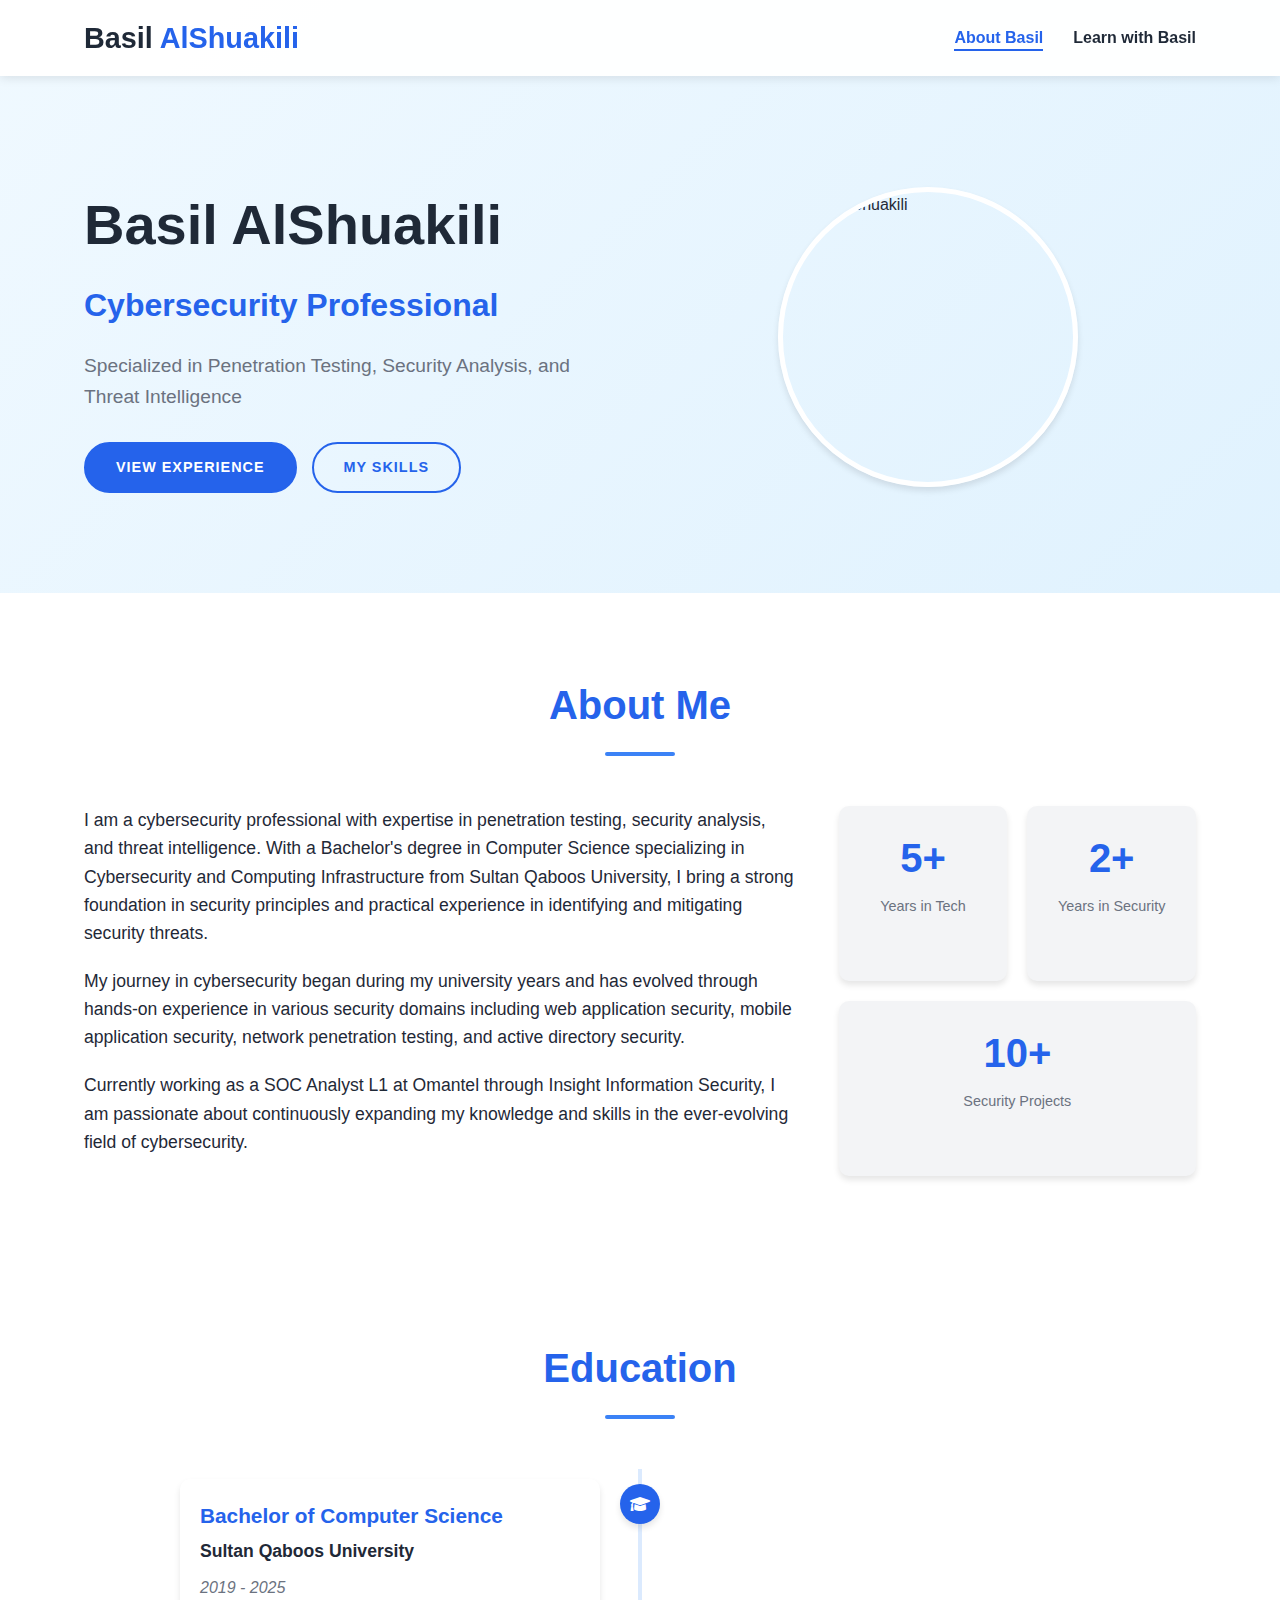
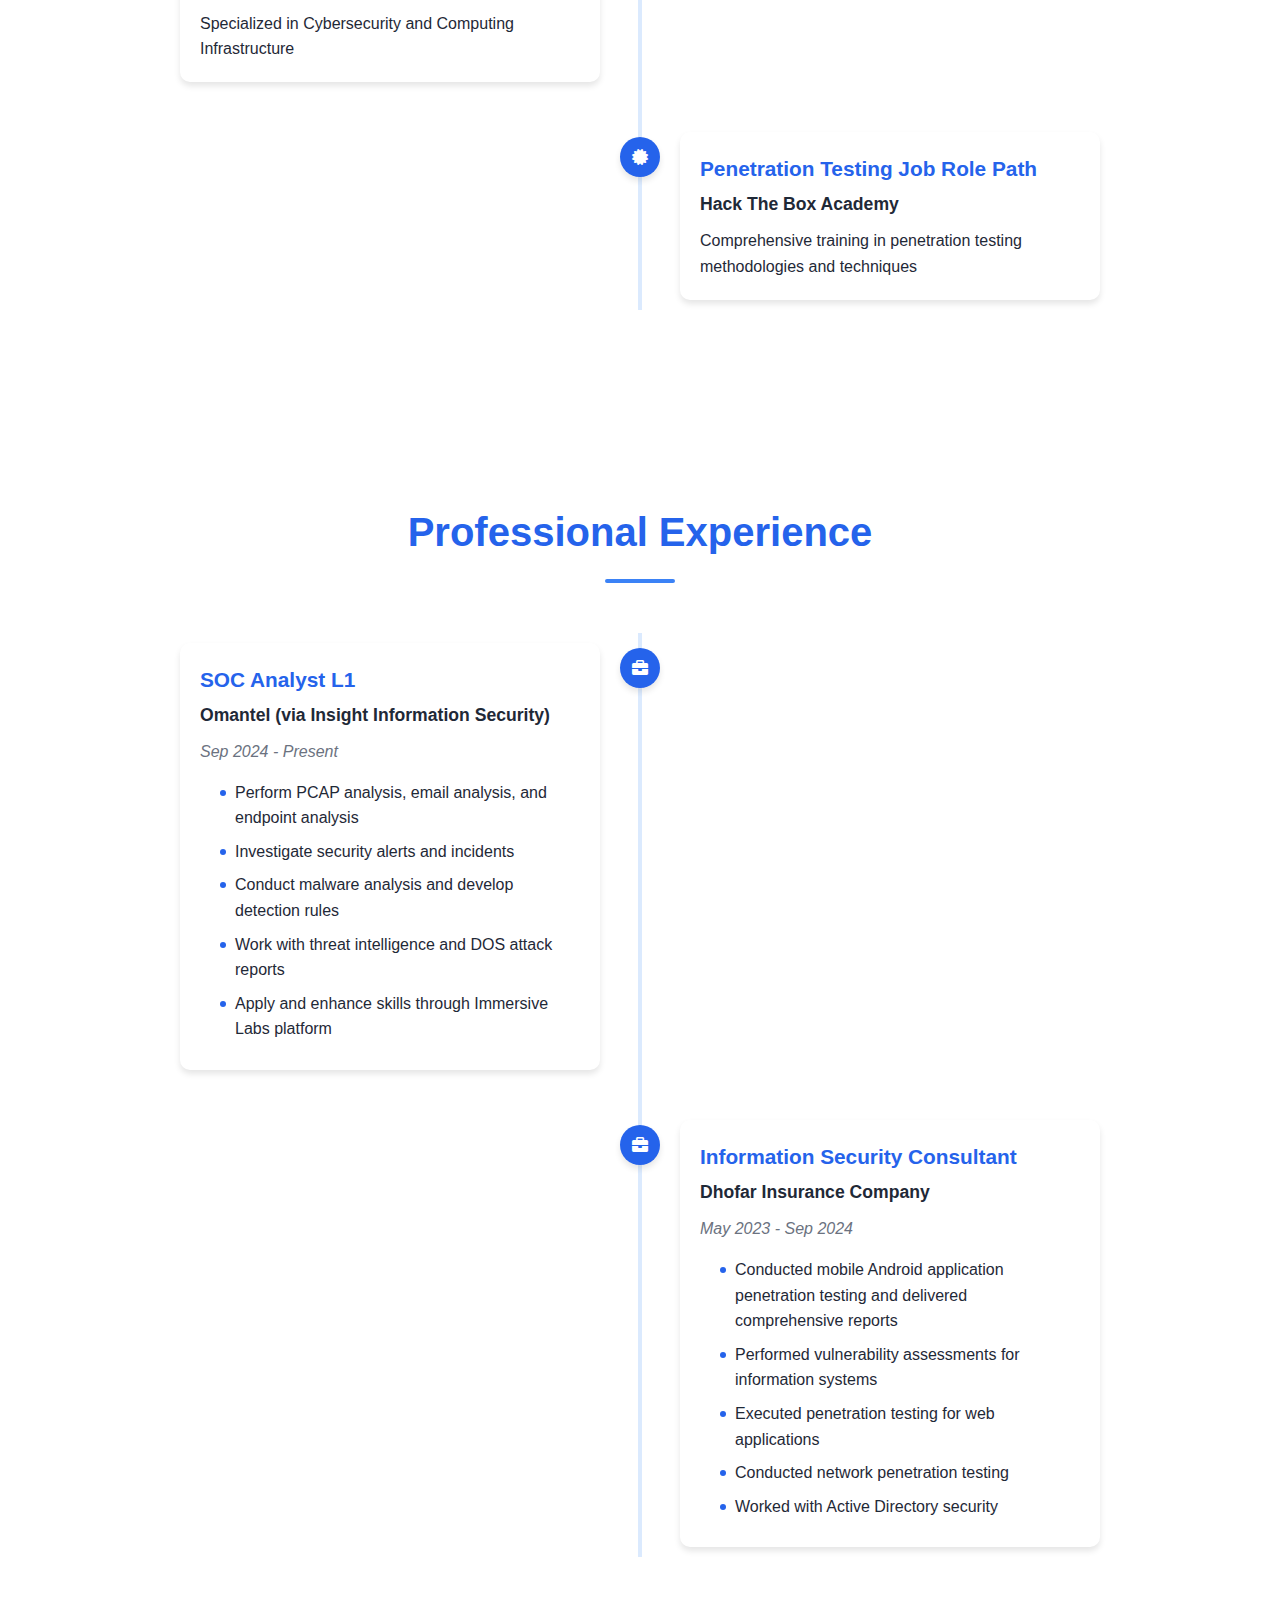
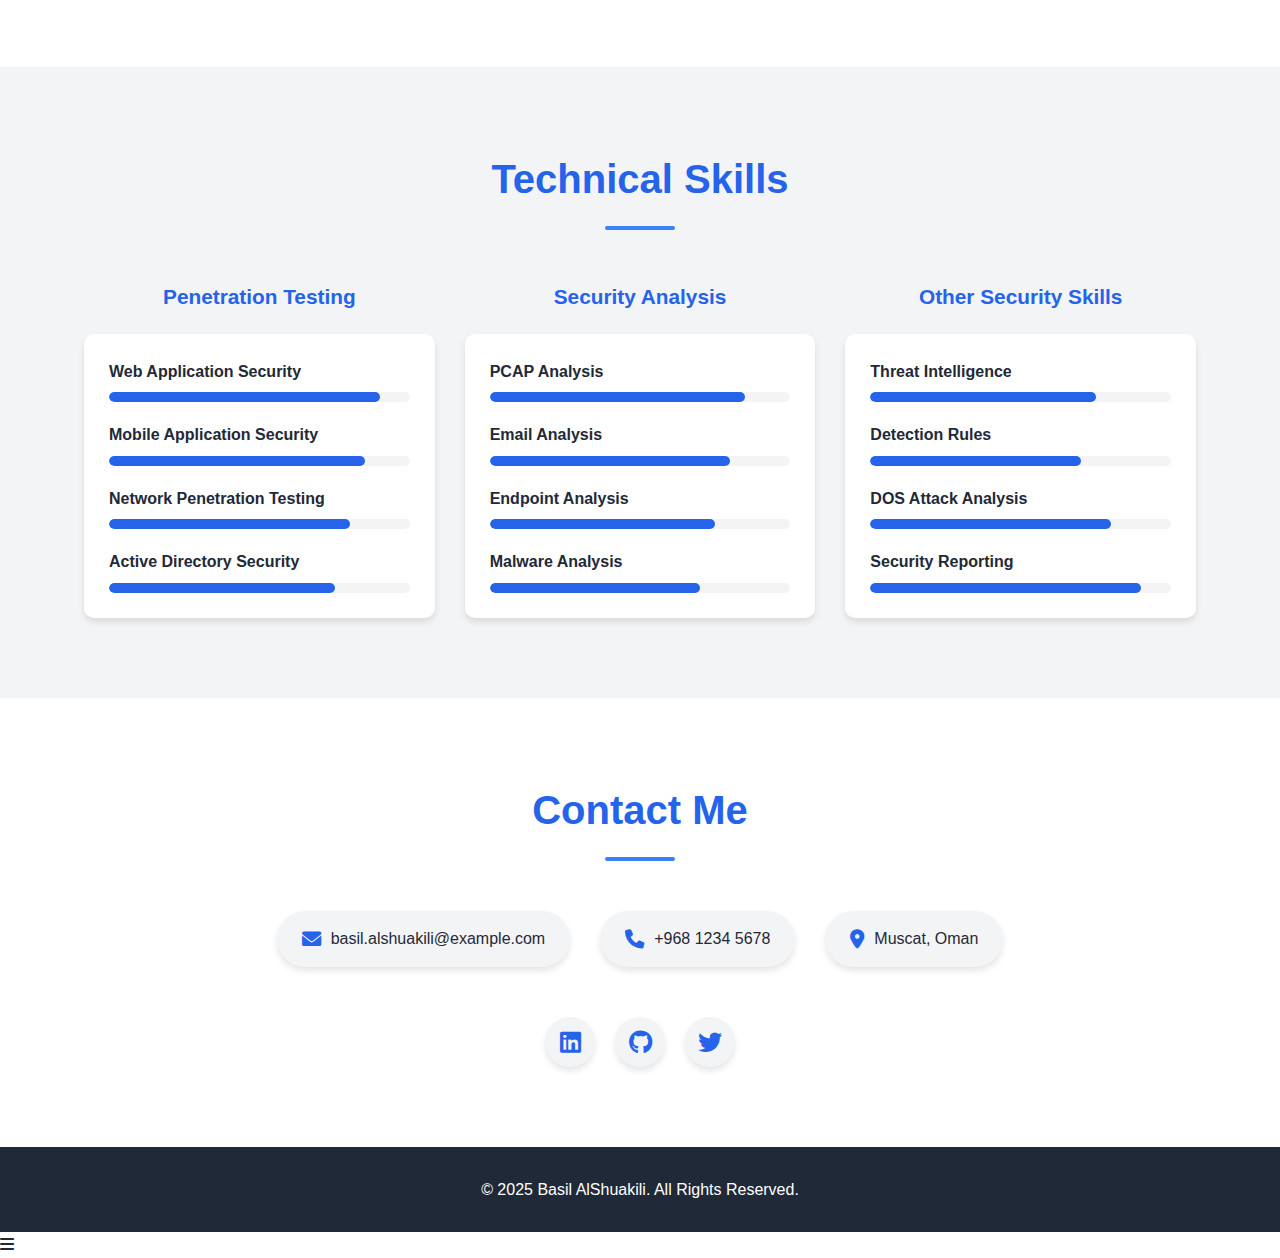
==== commit 8b80b450: "Update index.html" ====
--- a/index.html
+++ b/index.html
@@ -4,7 +4,7 @@
     <meta charset="UTF-8">
     <meta name="viewport" content="width=device-width, initial-scale=1.0">
     <title>Basil AlShuakili - Cybersecurity Professional</title>
-    <link rel="stylesheet" href="css/style.css">
+    <link rel="stylesheet" href="style.css">
     <link rel="stylesheet" href="https://cdnjs.cloudflare.com/ajax/libs/font-awesome/6.0.0-beta3/css/all.min.css">
 </head>
 <body>
--- a/style.css
+++ b/style.css
@@ -0,0 +1,739 @@
+/* Base Styles */
+:root {
+    --primary-color: #2563eb;
+    --secondary-color: #1e40af;
+    --accent-color: #3b82f6;
+    --text-color: #1f2937;
+    --text-light: #6b7280;
+    --background-color: #ffffff;
+    --background-alt: #f3f4f6;
+    --border-color: #e5e7eb;
+    --success-color: #10b981;
+    --timeline-color: #dbeafe;
+    --shadow: 0 4px 6px rgba(0, 0, 0, 0.1);
+    --transition: all 0.3s ease;
+}
+
+* {
+    margin: 0;
+    padding: 0;
+    box-sizing: border-box;
+}
+
+html {
+    scroll-behavior: smooth;
+}
+
+body {
+    font-family: 'Segoe UI', Tahoma, Geneva, Verdana, sans-serif;
+    line-height: 1.6;
+    color: var(--text-color);
+    background-color: var(--background-color);
+}
+
+.container {
+    width: 90%;
+    max-width: 1200px;
+    margin: 0 auto;
+    padding: 0 20px;
+}
+
+a {
+    text-decoration: none;
+    color: var(--primary-color);
+    transition: var(--transition);
+}
+
+ul {
+    list-style: none;
+}
+
+img {
+    max-width: 100%;
+    height: auto;
+}
+
+section {
+    padding: 80px 0;
+}
+
+.section-header {
+    text-align: center;
+    margin-bottom: 50px;
+}
+
+.section-header h2 {
+    font-size: 2.5rem;
+    margin-bottom: 15px;
+    color: var(--primary-color);
+}
+
+.underline {
+    height: 4px;
+    width: 70px;
+    background: var(--accent-color);
+    margin: 0 auto;
+    border-radius: 2px;
+}
+
+.btn {
+    display: inline-block;
+    padding: 12px 30px;
+    border-radius: 30px;
+    font-weight: 600;
+    text-transform: uppercase;
+    letter-spacing: 1px;
+    transition: var(--transition);
+    cursor: pointer;
+    font-size: 0.9rem;
+}
+
+.btn.primary {
+    background-color: var(--primary-color);
+    color: white;
+    border: 2px solid var(--primary-color);
+}
+
+.btn.secondary {
+    background-color: transparent;
+    color: var(--primary-color);
+    border: 2px solid var(--primary-color);
+}
+
+.btn.primary:hover {
+    background-color: var(--secondary-color);
+    border-color: var(--secondary-color);
+    transform: translateY(-3px);
+    box-shadow: var(--shadow);
+}
+
+.btn.secondary:hover {
+    background-color: var(--primary-color);
+    color: white;
+    transform: translateY(-3px);
+    box-shadow: var(--shadow);
+}
+
+/* Header Styles */
+header {
+    position: fixed;
+    top: 0;
+    left: 0;
+    width: 100%;
+    background-color: rgba(255, 255, 255, 0.95);
+    box-shadow: 0 2px 10px rgba(0, 0, 0, 0.1);
+    z-index: 1000;
+    padding: 15px 0;
+    transition: var(--transition);
+}
+
+header .container {
+    display: flex;
+    justify-content: space-between;
+    align-items: center;
+}
+
+.logo h1 {
+    font-size: 1.8rem;
+    font-weight: 700;
+}
+
+.logo span {
+    color: var(--primary-color);
+}
+
+nav {
+    display: flex;
+    align-items: center;
+}
+
+.menu {
+    display: flex;
+}
+
+.menu li {
+    margin-left: 30px;
+}
+
+.menu a {
+    color: var(--text-color);
+    font-weight: 600;
+    position: relative;
+    padding: 5px 0;
+}
+
+.menu a:hover, .menu a.active {
+    color: var(--primary-color);
+}
+
+.menu a::after {
+    content: '';
+    position: absolute;
+    bottom: 0;
+    left: 0;
+    width: 0;
+    height: 2px;
+    background-color: var(--primary-color);
+    transition: var(--transition);
+}
+
+.menu a:hover::after, .menu a.active::after {
+    width: 100%;
+}
+
+.hamburger {
+    display: none;
+    flex-direction: column;
+    cursor: pointer;
+}
+
+.hamburger span {
+    display: block;
+    width: 25px;
+    height: 3px;
+    background-color: var(--text-color);
+    margin: 3px 0;
+    transition: var(--transition);
+}
+
+/* Hero Section */
+.hero {
+    padding: 180px 0 100px;
+    background: linear-gradient(135deg, #f0f9ff 0%, #e0f2fe 100%);
+}
+
+.hero-content {
+    display: flex;
+    align-items: center;
+    justify-content: space-between;
+}
+
+.hero-text {
+    flex: 1;
+    padding-right: 40px;
+}
+
+.hero-text h1 {
+    font-size: 3.5rem;
+    margin-bottom: 10px;
+    color: var(--text-color);
+}
+
+.hero-text h2 {
+    font-size: 2rem;
+    margin-bottom: 20px;
+    color: var(--primary-color);
+}
+
+.hero-text p {
+    font-size: 1.2rem;
+    margin-bottom: 30px;
+    color: var(--text-light);
+}
+
+.cta-buttons {
+    display: flex;
+    gap: 15px;
+}
+
+.hero-image {
+    flex: 1;
+    display: flex;
+    justify-content: center;
+    align-items: center;
+}
+
+.profile-image {
+    width: 300px;
+    height: 300px;
+    border-radius: 50%;
+    overflow: hidden;
+    border: 5px solid white;
+    box-shadow: var(--shadow);
+    animation: float 6s ease-in-out infinite;
+}
+
+.profile-image img {
+    width: 100%;
+    height: 100%;
+    object-fit: cover;
+}
+
+@keyframes float {
+    0% {
+        transform: translateY(0px);
+    }
+    50% {
+        transform: translateY(-15px);
+    }
+    100% {
+        transform: translateY(0px);
+    }
+}
+
+/* About Section */
+.about {
+    background-color: var(--background-color);
+}
+
+.about-content {
+    display: flex;
+    flex-wrap: wrap;
+    gap: 40px;
+}
+
+.about-text {
+    flex: 2;
+}
+
+.about-text p {
+    margin-bottom: 20px;
+    font-size: 1.1rem;
+}
+
+.about-stats {
+    flex: 1;
+    display: flex;
+    flex-wrap: wrap;
+    gap: 20px;
+}
+
+.stat-item {
+    background-color: var(--background-alt);
+    padding: 20px;
+    border-radius: 10px;
+    text-align: center;
+    flex: 1;
+    min-width: 120px;
+    box-shadow: var(--shadow);
+    transition: var(--transition);
+}
+
+.stat-item:hover {
+    transform: translateY(-5px);
+}
+
+.stat-number {
+    font-size: 2.5rem;
+    font-weight: 700;
+    color: var(--primary-color);
+    margin-bottom: 5px;
+}
+
+.stat-title {
+    font-size: 0.9rem;
+    color: var(--text-light);
+}
+
+/* Timeline Styles */
+.timeline {
+    position: relative;
+    max-width: 1000px;
+    margin: 0 auto;
+}
+
+.timeline::after {
+    content: '';
+    position: absolute;
+    width: 4px;
+    background-color: var(--timeline-color);
+    top: 0;
+    bottom: 0;
+    left: 50%;
+    margin-left: -2px;
+}
+
+.timeline-item {
+    padding: 10px 40px;
+    position: relative;
+    width: 50%;
+    box-sizing: border-box;
+    margin-bottom: 30px;
+}
+
+.timeline-item:nth-child(odd) {
+    left: 0;
+}
+
+.timeline-item:nth-child(even) {
+    left: 50%;
+}
+
+.timeline-icon {
+    position: absolute;
+    width: 40px;
+    height: 40px;
+    border-radius: 50%;
+    background-color: var(--primary-color);
+    top: 15px;
+    z-index: 1;
+    display: flex;
+    align-items: center;
+    justify-content: center;
+    color: white;
+    box-shadow: var(--shadow);
+}
+
+.timeline-item:nth-child(odd) .timeline-icon {
+    right: -20px;
+}
+
+.timeline-item:nth-child(even) .timeline-icon {
+    left: -20px;
+}
+
+.timeline-content {
+    padding: 20px;
+    background-color: white;
+    border-radius: 10px;
+    box-shadow: var(--shadow);
+    transition: var(--transition);
+}
+
+.timeline-content:hover {
+    transform: translateY(-5px);
+}
+
+.timeline-content h3 {
+    font-size: 1.3rem;
+    margin-bottom: 5px;
+    color: var(--primary-color);
+}
+
+.timeline-content h4 {
+    font-size: 1.1rem;
+    margin-bottom: 10px;
+    color: var(--text-color);
+}
+
+.timeline-date {
+    font-style: italic;
+    color: var(--text-light);
+    margin-bottom: 10px;
+}
+
+.timeline-content ul {
+    margin-top: 15px;
+    padding-left: 20px;
+}
+
+.timeline-content ul li {
+    margin-bottom: 8px;
+    position: relative;
+    padding-left: 15px;
+}
+
+.timeline-content ul li::before {
+    content: '';
+    position: absolute;
+    left: 0;
+    top: 10px;
+    width: 6px;
+    height: 6px;
+    border-radius: 50%;
+    background-color: var(--primary-color);
+}
+
+/* Skills Section */
+.skills {
+    background-color: var(--background-alt);
+}
+
+.skills-container {
+    display: flex;
+    flex-wrap: wrap;
+    gap: 30px;
+}
+
+.skill-category {
+    flex: 1;
+    min-width: 300px;
+}
+
+.skill-category h3 {
+    font-size: 1.3rem;
+    margin-bottom: 20px;
+    color: var(--primary-color);
+    text-align: center;
+}
+
+.skill-items {
+    background-color: white;
+    padding: 25px;
+    border-radius: 10px;
+    box-shadow: var(--shadow);
+}
+
+.skill-item {
+    margin-bottom: 20px;
+}
+
+.skill-item:last-child {
+    margin-bottom: 0;
+}
+
+.skill-item span {
+    display: block;
+    margin-bottom: 8px;
+    font-weight: 600;
+}
+
+.skill-bar {
+    height: 10px;
+    background-color: var(--background-alt);
+    border-radius: 5px;
+    overflow: hidden;
+}
+
+.skill-level {
+    height: 100%;
+    background-color: var(--primary-color);
+    border-radius: 5px;
+    transition: width 1.5s ease-in-out;
+}
+
+/* Contact Section */
+.contact {
+    background-color: var(--background-color);
+}
+
+.contact-content {
+    display: flex;
+    flex-direction: column;
+    align-items: center;
+    gap: 30px;
+}
+
+.contact-info {
+    display: flex;
+    flex-wrap: wrap;
+    justify-content: center;
+    gap: 30px;
+}
+
+.contact-item {
+    display: flex;
+    align-items: center;
+    gap: 10px;
+    padding: 15px 25px;
+    background-color: var(--background-alt);
+    border-radius: 30px;
+    box-shadow: var(--shadow);
+    transition: var(--transition);
+}
+
+.contact-item:hover {
+    transform: translateY(-5px);
+    background-color: var(--primary-color);
+    color: white;
+}
+
+.contact-item i {
+    font-size: 1.2rem;
+    color: var(--primary-color);
+}
+
+.contact-item:hover i {
+    color: white;
+}
+
+.social-links {
+    display: flex;
+    gap: 20px;
+    margin-top: 20px;
+}
+
+.social-link {
+    display: flex;
+    align-items: center;
+    justify-content: center;
+    width: 50px;
+    height: 50px;
+    border-radius: 50%;
+    background-color: var(--background-alt);
+    color: var(--primary-color);
+    font-size: 1.5rem;
+    transition: var(--transition);
+    box-shadow: var(--shadow);
+}
+
+.social-link:hover {
+    background-color: var(--primary-color);
+    color: white;
+    transform: translateY(-5px);
+}
+
+/* Footer */
+footer {
+    background-color: var(--text-color);
+    color: white;
+    padding: 30px 0;
+    text-align: center;
+}
+
+/* Learn Page Styles */
+.learn-hero {
+    padding: 180px 0 100px;
+    background: linear-gradient(135deg, #f0f9ff 0%, #e0f2fe 100%);
+}
+
+.learn-content {
+    text-align: center;
+    max-width: 800px;
+    margin: 0 auto;
+}
+
+.coming-soon {
+    font-size: 2rem;
+    font-weight: 700;
+    color: var(--primary-color);
+    margin-bottom: 20px;
+}
+
+.placeholder-content {
+    display: flex;
+    flex-wrap: wrap;
+    justify-content: center;
+    gap: 30px;
+    margin: 50px 0;
+}
+
+.placeholder-item {
+    flex: 1;
+    min-width: 200px;
+    max-width: 250px;
+    padding: 30px 20px;
+    background-color: white;
+    border-radius: 10px;
+    box-shadow: var(--shadow);
+    transition: var(--transition);
+}
+
+.placeholder-item:hover {
+    transform: translateY(-10px);
+}
+
+.placeholder-icon {
+    width: 70px;
+    height: 70px;
+    border-radius: 50%;
+    background-color: var(--background-alt);
+    display: flex;
+    align-items: center;
+    justify-content: center;
+    margin: 0 auto 20px;
+}
+
+.placeholder-icon i {
+    font-size: 2rem;
+    color: var(--primary-color);
+}
+
+.placeholder-item h3 {
+    margin-bottom: 15px;
+    color: var(--primary-color);
+}
+
+.cta-container {
+    margin-top: 40px;
+}
+
+/* Responsive Styles */
+@media screen and (max-width: 992px) {
+    .hero-content {
+        flex-direction: column-reverse;
+        text-align: center;
+    }
+    
+    .hero-text {
+        padding-right: 0;
+        margin-top: 40px;
+    }
+    
+    .cta-buttons {
+        justify-content: center;
+    }
+    
+    .about-content {
+        flex-direction: column;
+    }
+    
+    .timeline::after {
+        left: 31px;
+    }
+    
+    .timeline-item {
+        width: 100%;
+        padding-left: 70px;
+        padding-right: 25px;
+    }
+    
+    .timeline-item:nth-child(even) {
+        left: 0;
+    }
+    
+    .timeline-item:nth-child(odd) .timeline-icon,
+    .timeline-item:nth-child(even) .timeline-icon {
+        left: 10px;
+    }
+}
+
+@media screen and (max-width: 768px) {
+    .menu {
+        position: fixed;
+        top: 70px;
+        left: -100%;
+        width: 100%;
+        height: calc(100vh - 70px);
+        background-color: white;
+        flex-direction: column;
+        align-items: center;
+        justify-content: center;
+        transition: var(--transition);
+    }
+    
+    .menu.active {
+        left: 0;
+    }
+    
+    .menu li {
+        margin: 20px 0;
+    }
+    
+    .hamburger {
+        display: flex;
+    }
+    
+    .hamburger.active span:nth-child(1) {
+        transform: rotate(45deg) translate(5px, 6px);
+    }
+    
+    .hamburger.active span:nth-child(2) {
+        opacity: 0;
+    }
+    
+    .hamburger.active span:nth-child(3) {
+        transform: rotate(-45deg) translate(5px, -6px);
+    }
+    
+    .section-header h2 {
+        font-size: 2rem;
+    }
+    
+    .hero-text h1 {
+        font-size: 2.5rem;
+    }
+    
+    .hero-text h2 {
+        font-size: 1.5rem;
+    }
+    
+    .profile-image {
+        width: 250px;
+        height: 250px;
+    }
+    
+    .contact-info {
+        flex-direction: column;
+    }
+}
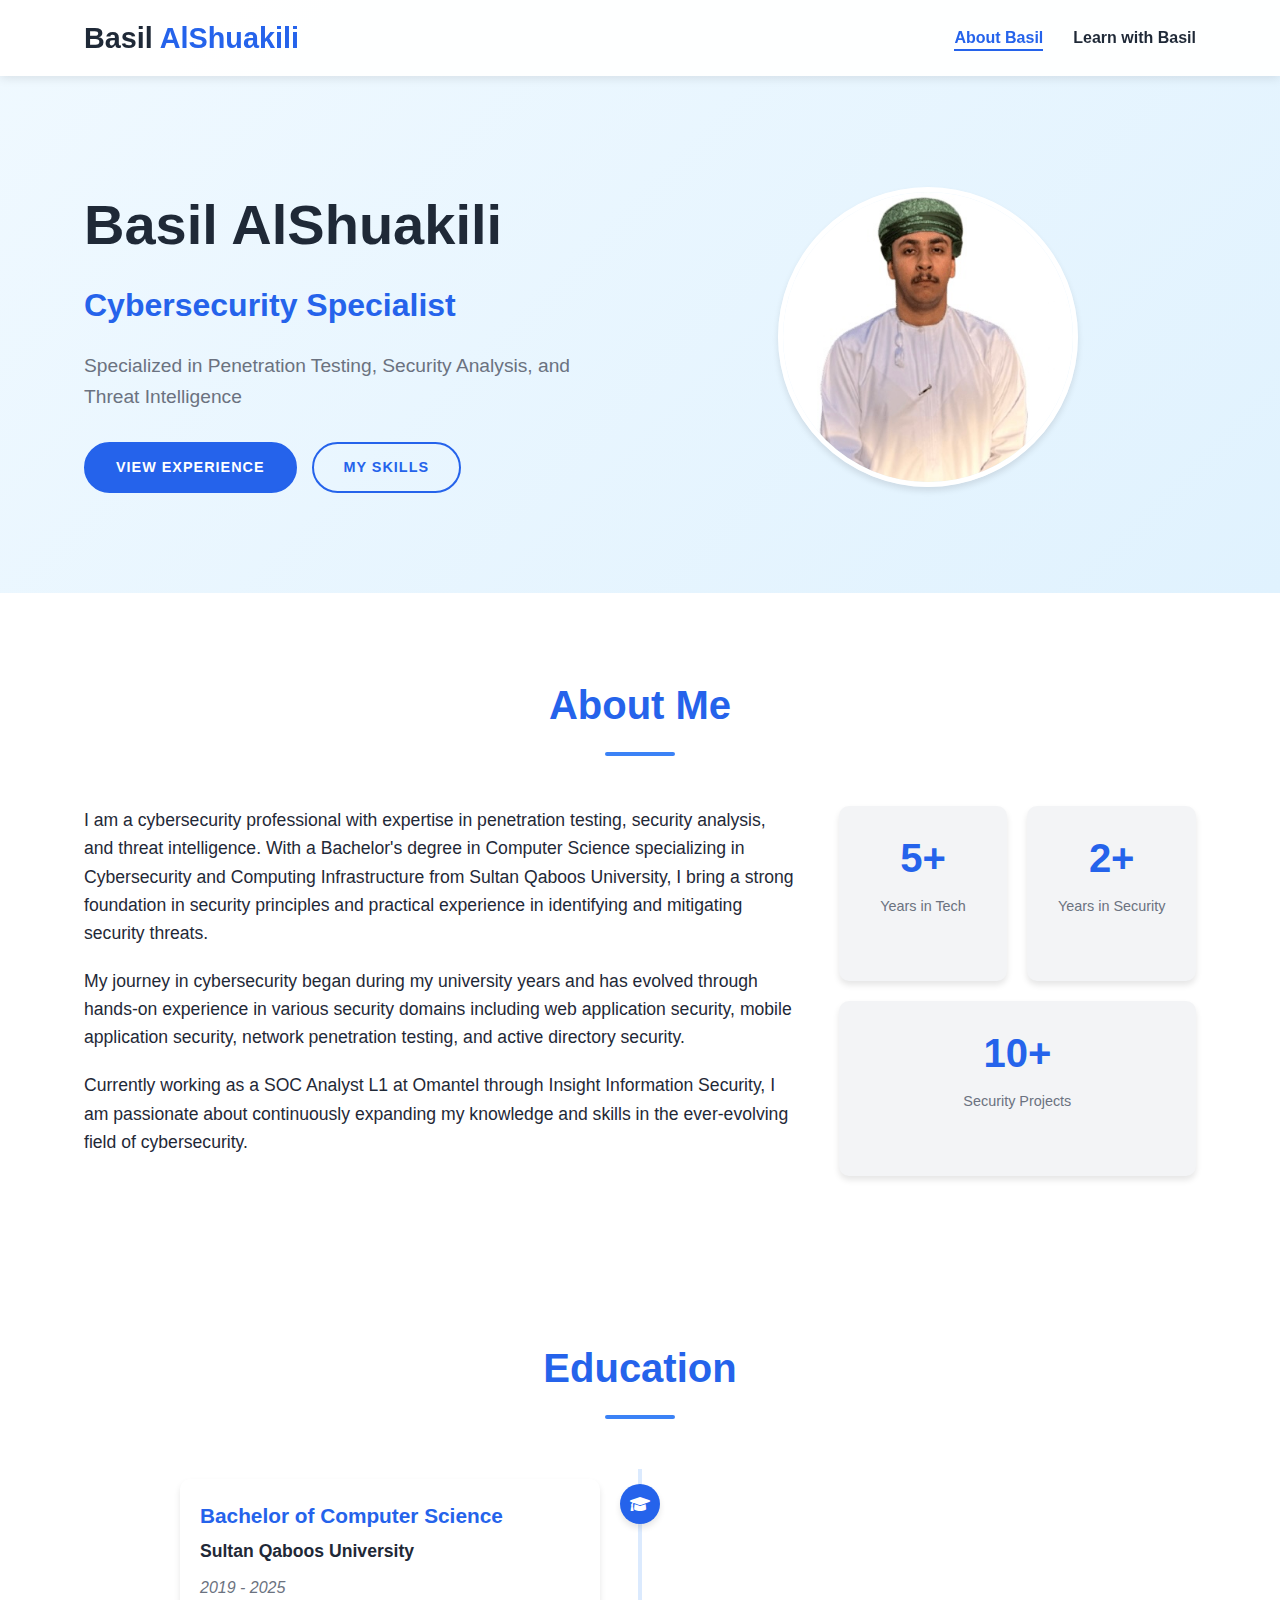
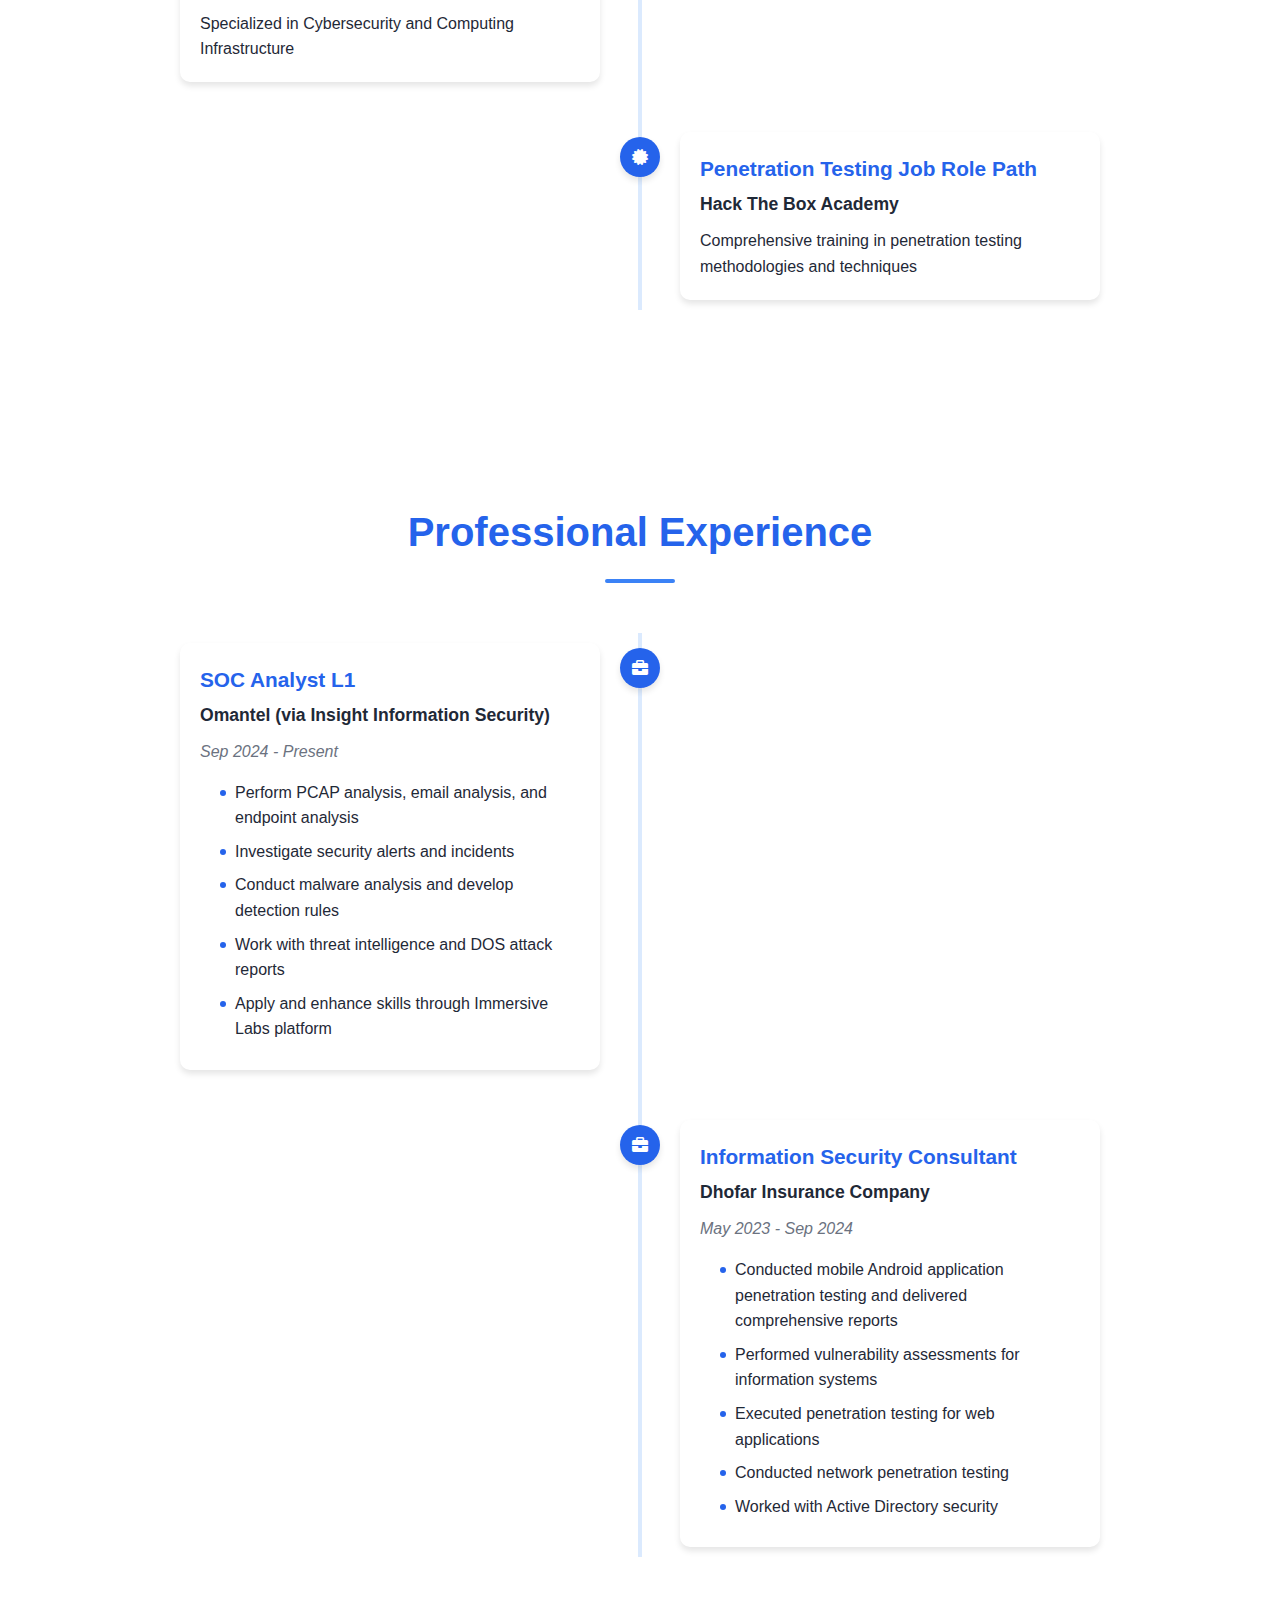
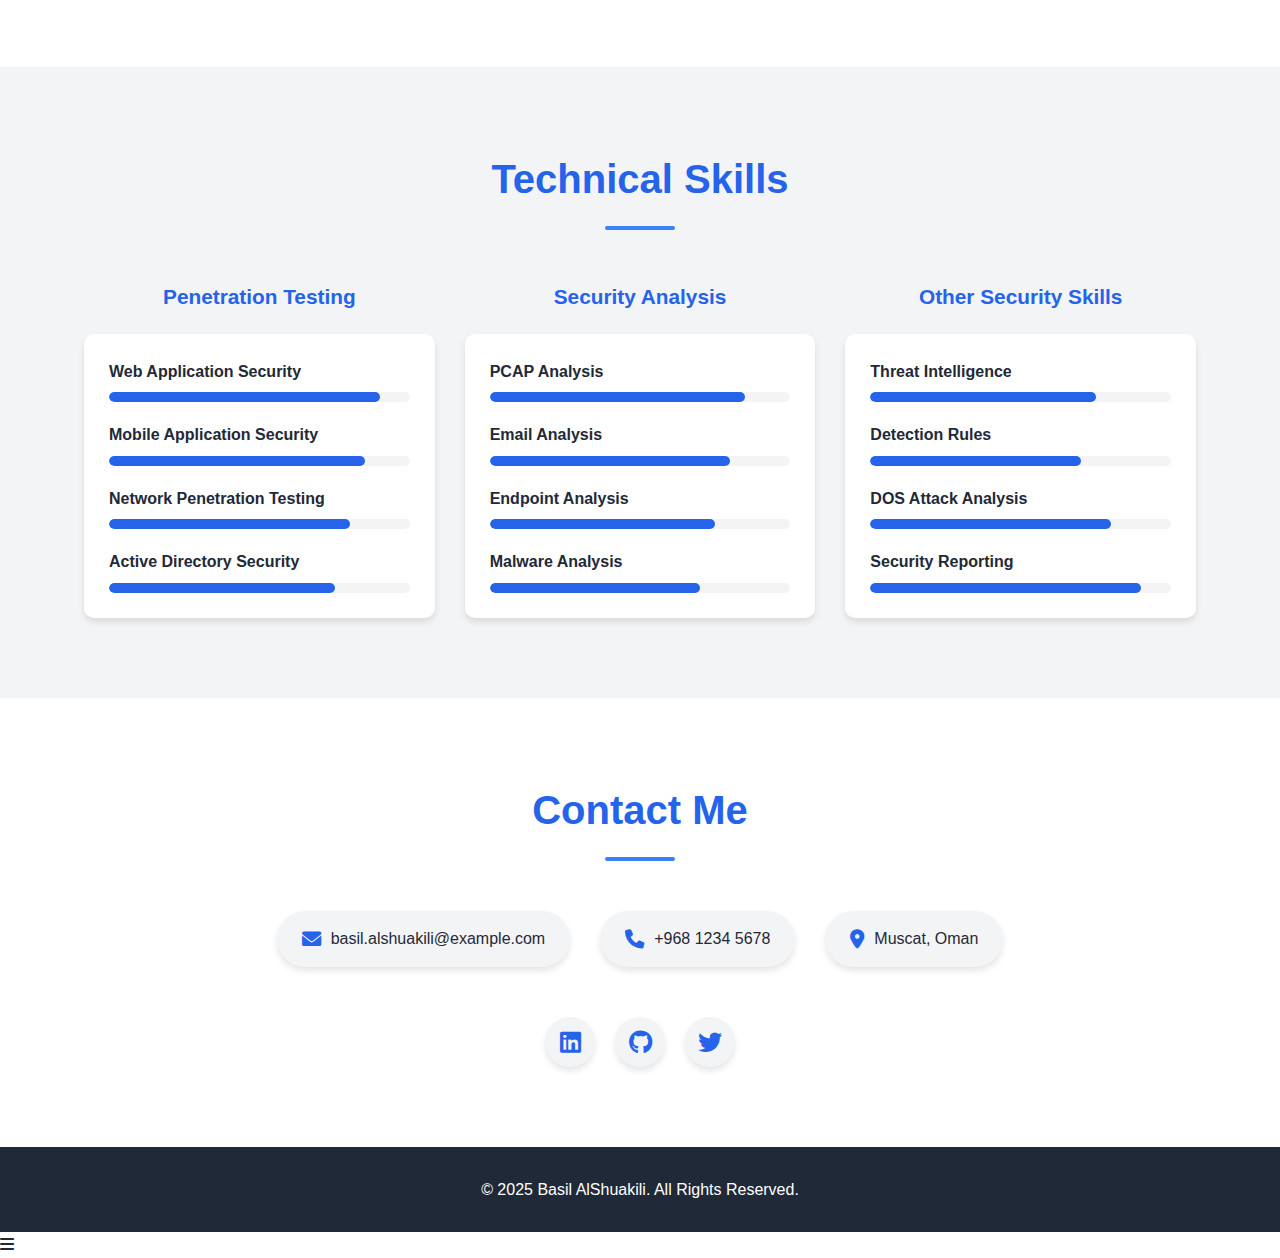
==== commit 413343a2: "Update index.html" ====
--- a/index.html
+++ b/index.html
@@ -32,7 +32,7 @@
             <div class="hero-content">
                 <div class="hero-text">
                     <h1>Basil AlShuakili</h1>
-                    <h2>Cybersecurity Professional</h2>
+                    <h2>Cybersecurity Specialist</h2>
                     <p>Specialized in Penetration Testing, Security Analysis, and Threat Intelligence</p>
                     <div class="cta-buttons">
                         <a href="#experience" class="btn primary">View Experience</a>
@@ -41,7 +41,7 @@
                 </div>
                 <div class="hero-image">
                     <div class="profile-image">
-                        <img src="images/profile.jpg" alt="Basil AlShuakili">
+                        <img src="basil.jpg" alt="Basil AlShuakili">
                     </div>
                 </div>
             </div>
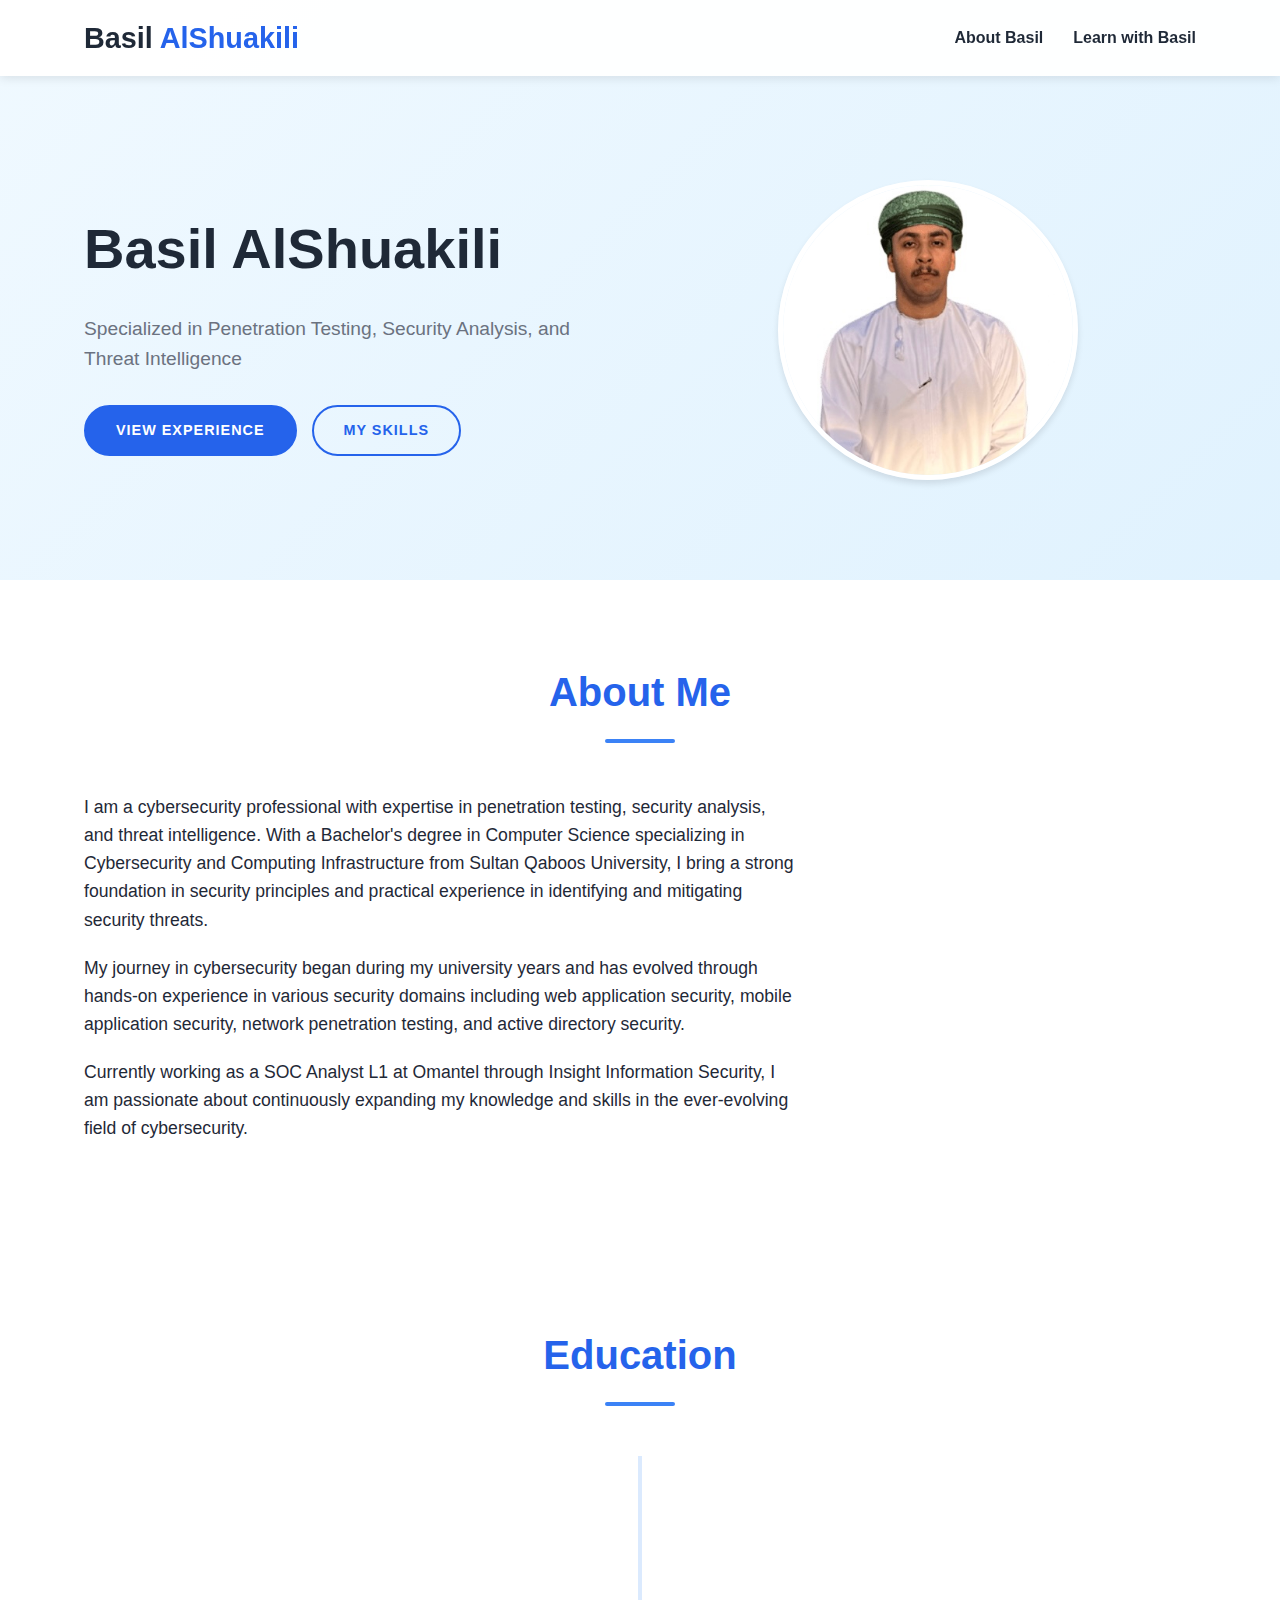
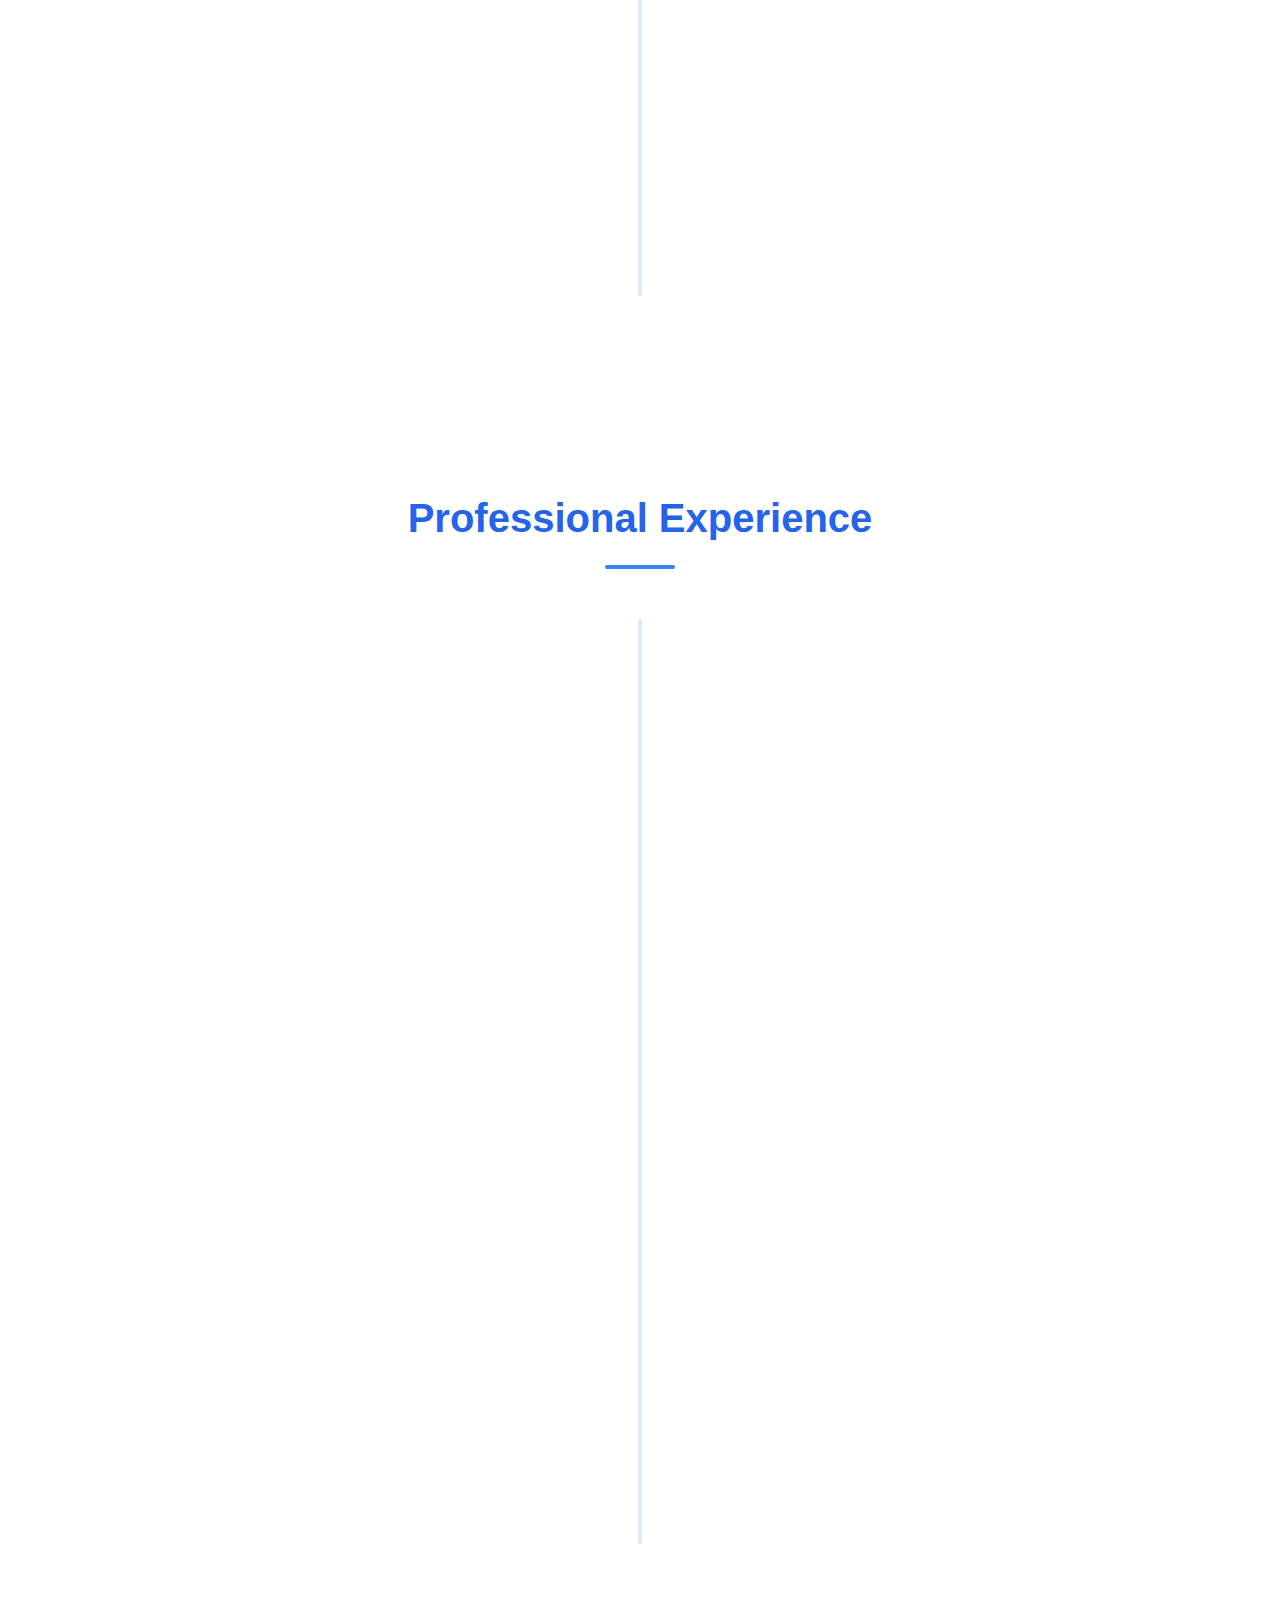
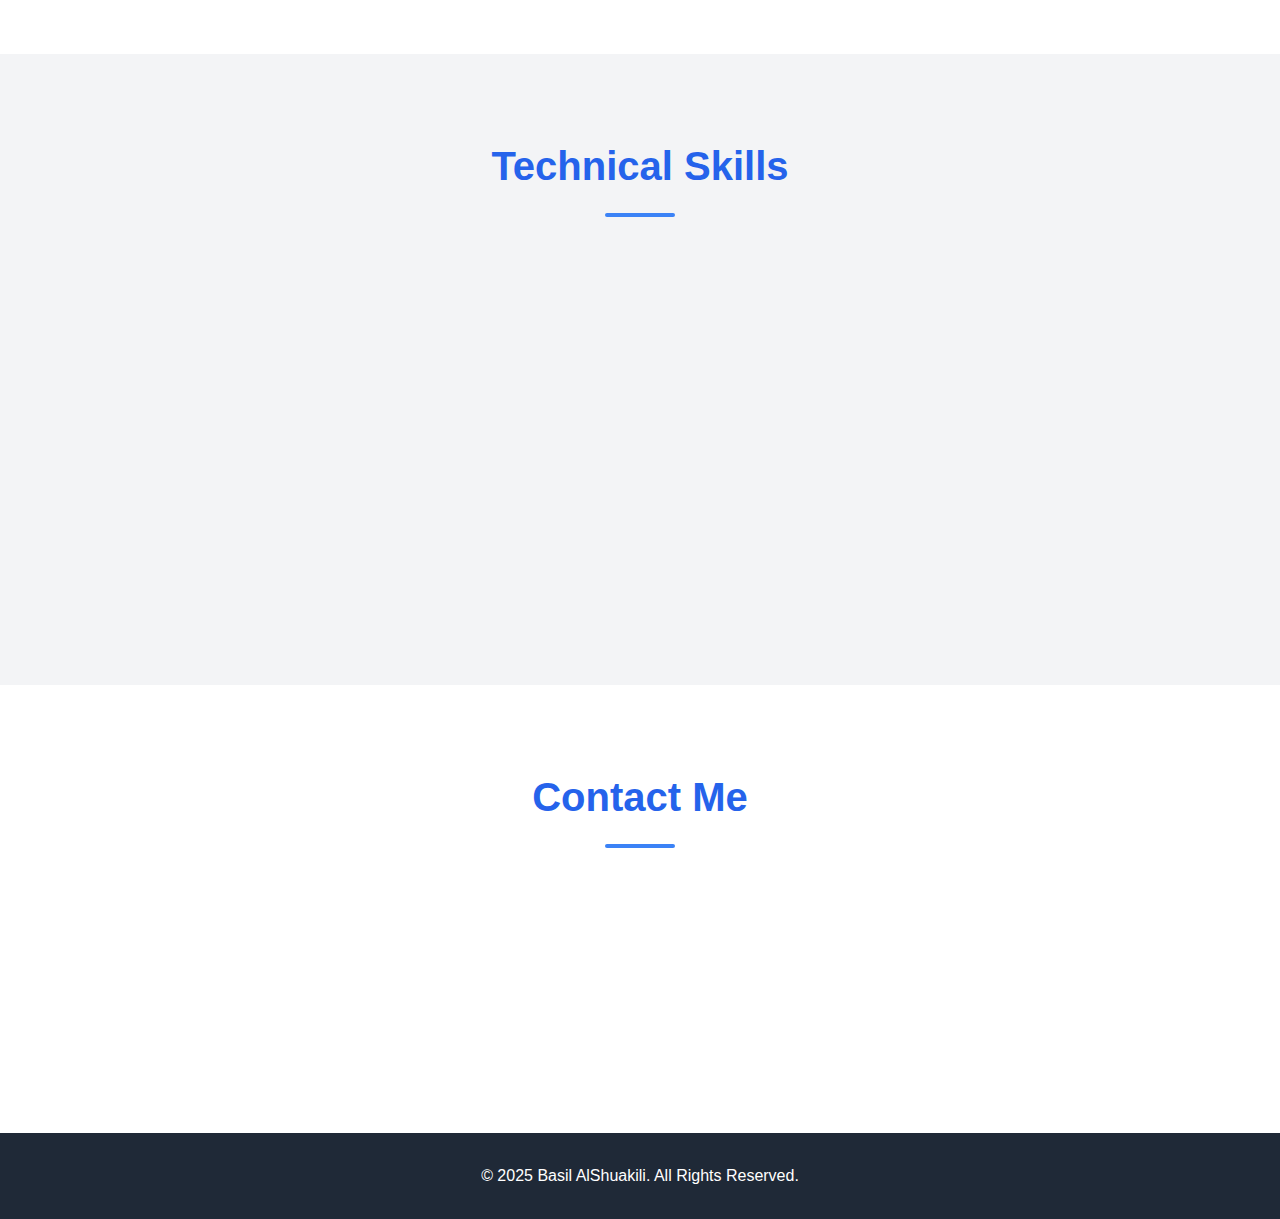
==== commit 4b6b130c: "Update index.html" ====
--- a/index.html
+++ b/index.html
@@ -289,6 +289,6 @@
         </div>
     </footer>
 
-    <script src="js/script.js"></script>
+    <script src="script.js"></script>
 </body>
 </html>
